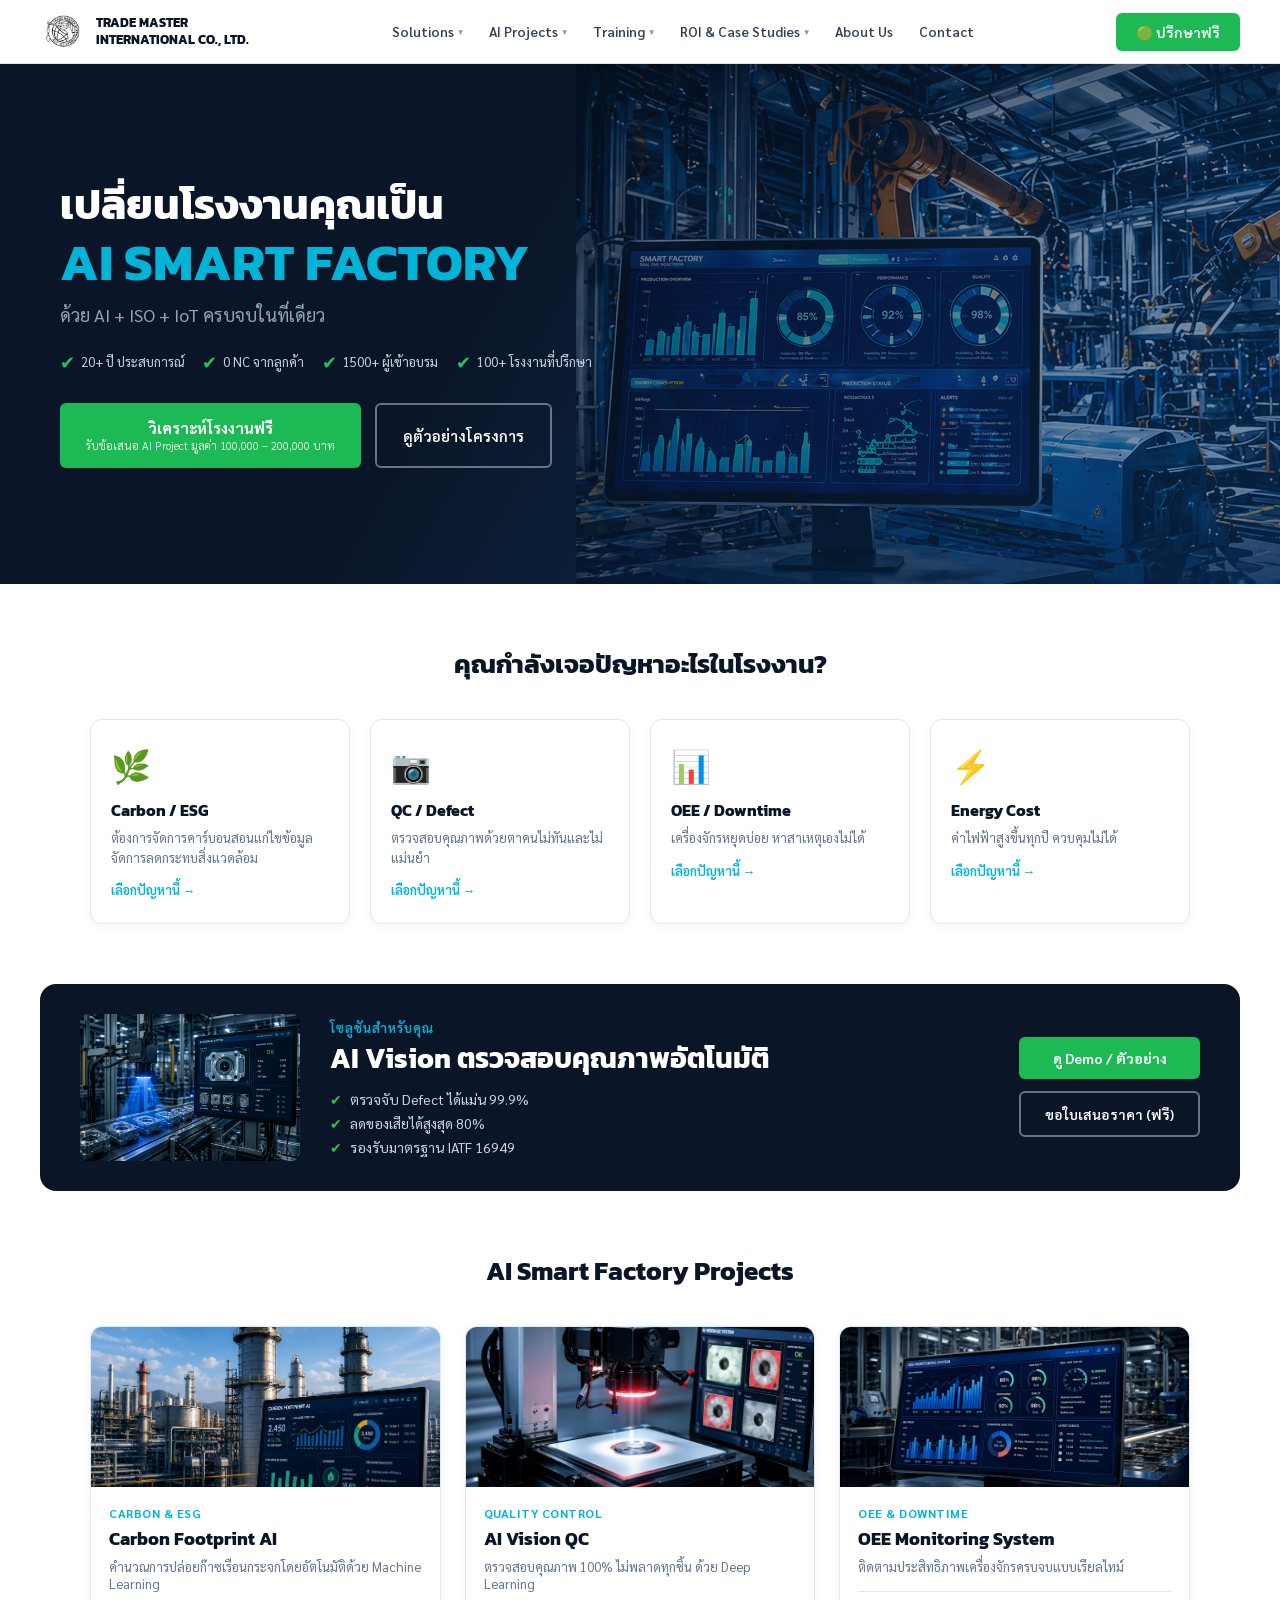
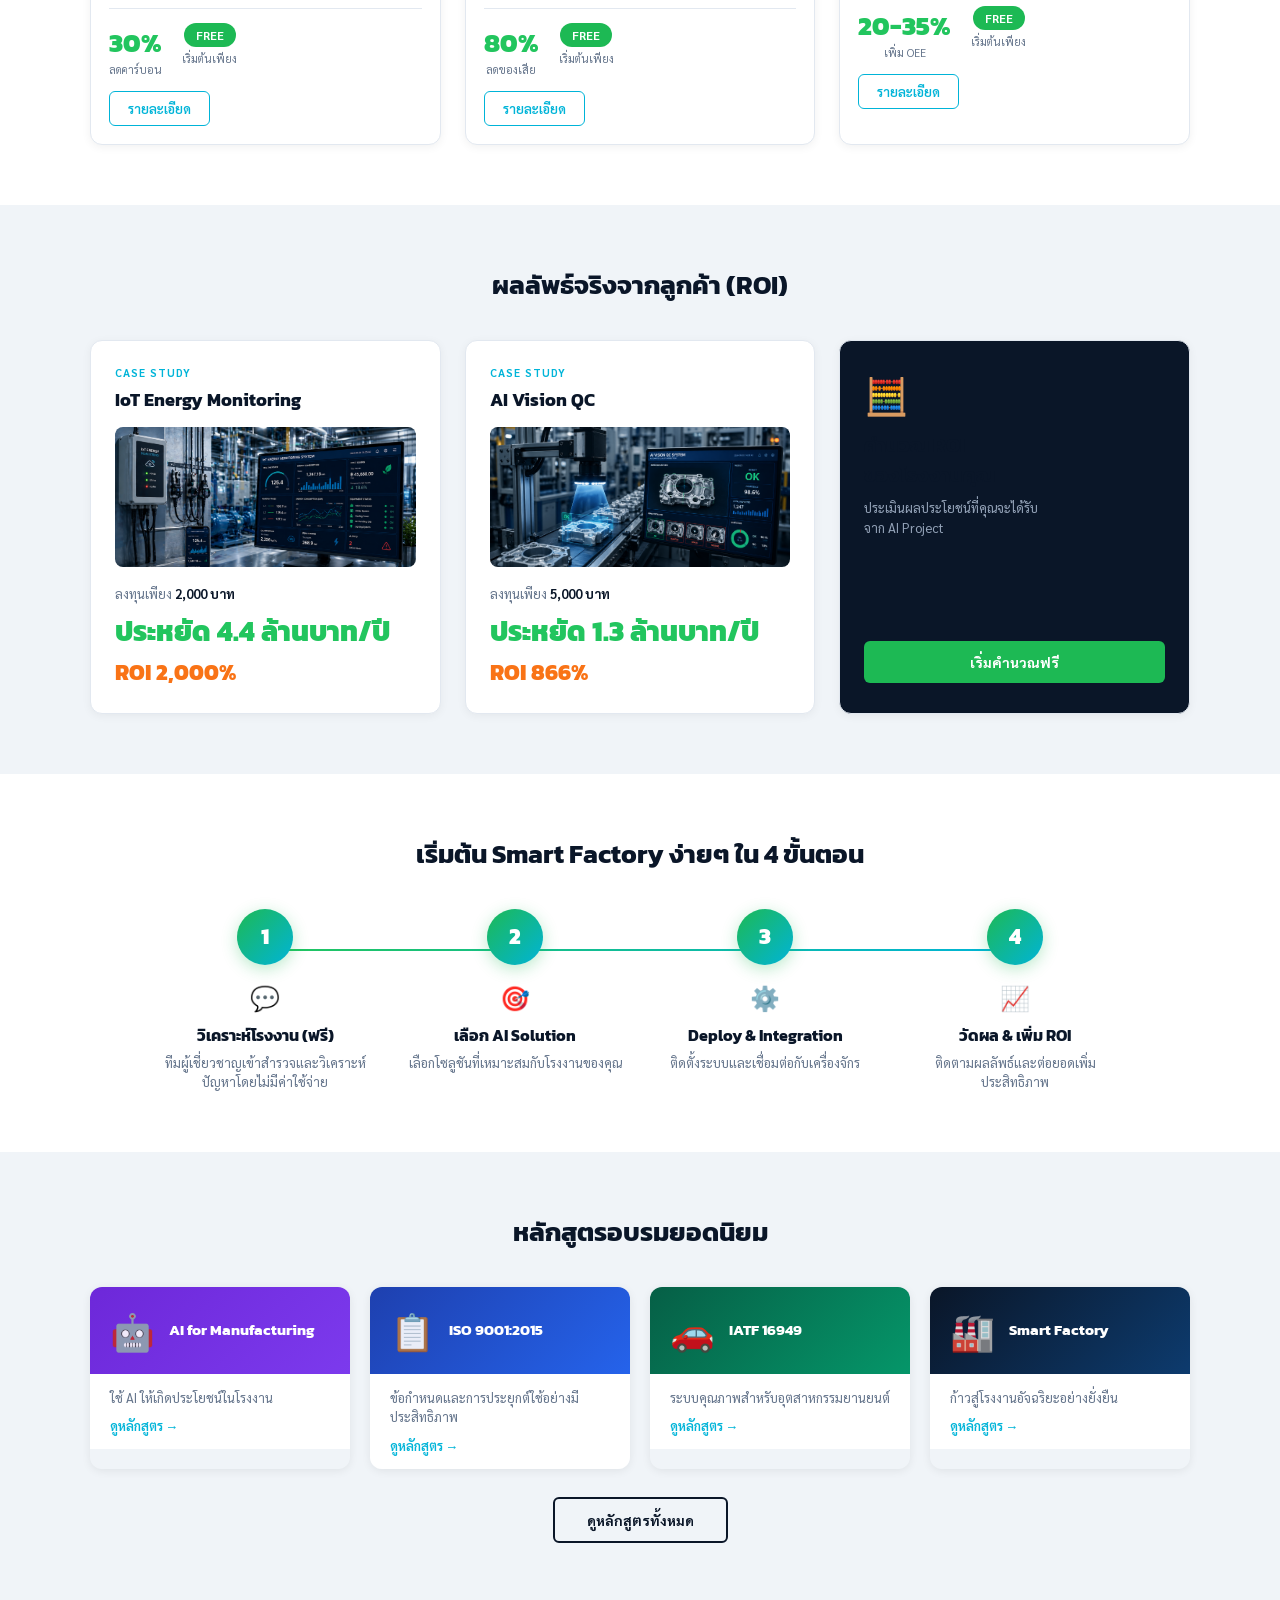
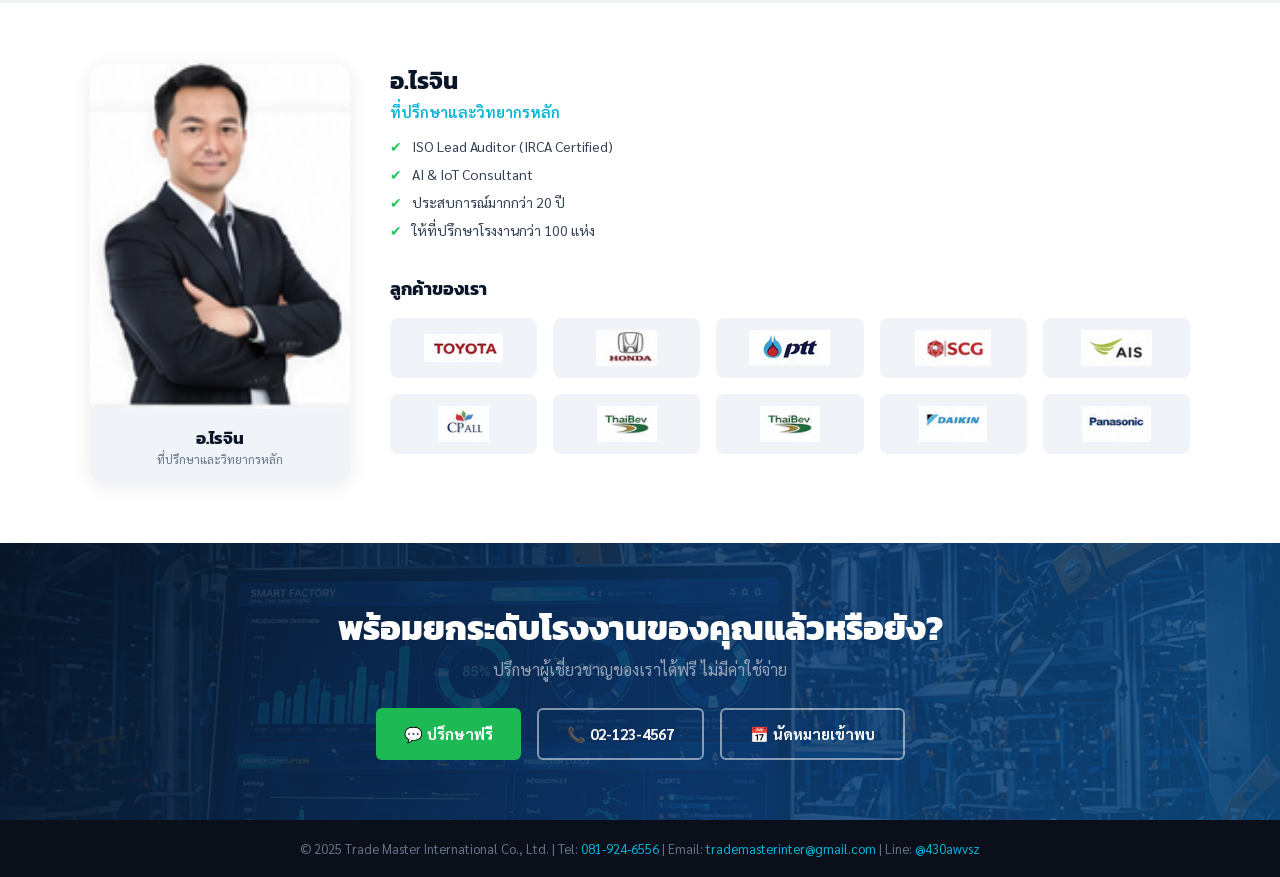
==== index.html @ ff2ce54b "Add files via upload" ====
<!DOCTYPE html>
<html lang="th">
<head>
  <meta charset="UTF-8" />
  <meta name="viewport" content="width=device-width, initial-scale=1.0" />
  <title>Trade Master International Co., Ltd. - AI Smart Factory</title>
  <link href="https://fonts.googleapis.com/css2?family=Sarabun:wght@300;400;500;600;700;800&family=Kanit:wght@400;500;600;700;800&display=swap" rel="stylesheet" />
  <style>
    *, *::before, *::after { box-sizing: border-box; margin: 0; padding: 0; }

    :root {
      --navy:   #0a1628;
      --blue:   #0d3b6e;
      --cyan:   #00b4d8;
      --green:  #1db954;
      --green2: #22c55e;
      --orange: #f97316;
      --yellow: #facc15;
      --white:  #ffffff;
      --light:  #f0f4f8;
      --gray:   #64748b;
      --card-bg:#f8fafc;
    }

    body {
      font-family: 'Sarabun', sans-serif;
      color: #1e293b;
      background: #fff;
      overflow-x: hidden;
    }

    
    
    
    
    
    
    
    
    
    

    /* ========== HERO ========== */
    .hero {
      background: var(--navy);
      min-height: 520px;
      display: grid;
      grid-template-columns: 1fr 1fr;
      position: relative;
      overflow: hidden;
    }
    .hero-bg {
      position: absolute; inset: 0;
      background: linear-gradient(120deg, #0a1628 40%, #0d3b6e 100%);
    }
    .hero-img-bg {
      position: absolute; right: 0; top: 0;
      width: 55%; height: 100%;
      object-fit: cover; opacity: .45;
    }
    .hero-content {
      position: relative; z-index: 2;
      padding: 60px 0 60px 60px;
      display: flex; flex-direction: column; justify-content: center;
      grid-column: 1;
    }
    .hero-content h1 {
      font-family: 'Kanit', sans-serif;
      font-size: 42px; font-weight: 700;
      color: #fff; line-height: 1.2;
    }
    .hero-content h1 span {
      color: var(--cyan);
      font-size: 52px; display: block;
    }
    .hero-sub {
      color: #94a3b8; font-size: 18px; margin-top: 10px; font-weight: 400;
    }
    .hero-badges {
      display: flex; flex-wrap: wrap; gap: 18px; margin-top: 24px;
    }
    .hero-badge {
      display: flex; align-items: center; gap: 6px;
      color: #cbd5e1; font-size: 13px;
    }
    .hero-badge .dot { color: var(--green2); font-size: 18px; }
    .hero-actions { display: flex; gap: 14px; margin-top: 30px; flex-wrap: wrap; }
    .btn-primary {
      background: var(--green); color: #fff;
      padding: 14px 26px; border-radius: 6px;
      font-size: 15px; font-weight: 700;
      font-family: 'Sarabun', sans-serif;
      border: none; cursor: pointer;
      transition: background .2s, transform .15s;
      line-height: 1.4;
    }
    .btn-primary:hover { background: #16a34a; transform: translateY(-2px); }
    .btn-primary small { display: block; font-size: 11px; font-weight: 400; opacity: .85; }
    .btn-outline {
      background: transparent; color: #fff;
      padding: 14px 26px; border-radius: 6px;
      font-size: 15px; font-weight: 600;
      font-family: 'Sarabun', sans-serif;
      border: 2px solid rgba(255,255,255,.4); cursor: pointer;
      transition: border-color .2s, background .2s;
    }
    .btn-outline:hover { border-color: #fff; background: rgba(255,255,255,.08); }

    /* ========== PROBLEMS SECTION ========== */
    .section { padding: 60px 40px; }
    .section-title {
      text-align: center;
      font-family: 'Kanit', sans-serif;
      font-size: 26px; font-weight: 700; color: var(--navy);
      margin-bottom: 36px;
    }
    .problems-grid {
      display: grid;
      grid-template-columns: repeat(4, 1fr);
      gap: 20px; max-width: 1100px; margin: 0 auto;
    }
    .problem-card {
      background: #fff; border-radius: 12px;
      border: 1px solid #e2e8f0;
      padding: 24px 20px;
      text-align: left;
      box-shadow: 0 2px 10px rgba(0,0,0,.05);
      transition: transform .2s, box-shadow .2s;
    }
    .problem-card:hover { transform: translateY(-4px); box-shadow: 0 8px 24px rgba(0,0,0,.1); }
    .problem-icon { font-size: 32px; margin-bottom: 12px; }
    .problem-card h3 { font-family:'Kanit',sans-serif; font-size: 16px; font-weight:700; color:var(--navy); }
    .problem-card p { font-size: 13px; color: var(--gray); margin-top: 6px; line-height: 1.5; }
    .problem-link { display: inline-block; margin-top: 14px; font-size: 13px; color: var(--cyan); font-weight: 600; text-decoration: none; }
    .problem-link:hover { text-decoration: underline; }
    .icon-green { color: var(--green); }
    .icon-red { color: #ef4444; }
    .icon-blue { color: var(--cyan); }
    .icon-orange { color: var(--orange); }

    /* ========== SOLUTION BANNER ========== */
    .solution-banner {
      background: var(--navy);
      margin: 0 40px;
      border-radius: 16px;
      display: grid; grid-template-columns: auto 1fr auto;
      align-items: center; gap: 30px;
      padding: 30px 40px;
      overflow: hidden;
    }
    .solution-banner img { width: 220px; border-radius: 8px; object-fit: cover; }
    .solution-text { color: #fff; }
    .solution-label {
      color: var(--cyan); font-size: 13px; font-weight: 600;
      text-transform: uppercase; letter-spacing: 1px; margin-bottom: 6px;
    }
    .solution-text h2 {
      font-family: 'Kanit', sans-serif; font-size: 28px; font-weight: 700;
      line-height: 1.2;
    }
    .solution-checks { margin-top: 14px; display: flex; flex-direction: column; gap: 6px; }
    .solution-check { display: flex; align-items: center; gap: 8px; font-size: 14px; color: #cbd5e1; }
    .solution-check::before { content: '✔'; color: var(--green2); font-size: 14px; }
    .solution-actions { display: flex; flex-direction: column; gap: 12px; }
    .btn-demo {
      background: var(--green); color: #fff;
      padding: 12px 24px; border-radius: 6px;
      font-size: 14px; font-weight: 700;
      font-family: 'Sarabun', sans-serif;
      border: none; cursor: pointer; white-space: nowrap;
    }
    .btn-demo:hover { background: #16a34a; }
    .btn-quote {
      background: transparent; color: #fff;
      padding: 12px 24px; border-radius: 6px;
      font-size: 14px; font-weight: 600;
      font-family: 'Sarabun', sans-serif;
      border: 2px solid rgba(255,255,255,.4); cursor: pointer; white-space: nowrap;
    }
    .btn-quote:hover { border-color: #fff; }

    /* ========== PROJECTS SECTION ========== */
    .projects-grid {
      display: grid; grid-template-columns: repeat(3, 1fr);
      gap: 24px; max-width: 1100px; margin: 0 auto;
    }
    .project-card {
      border-radius: 12px; overflow: hidden;
      border: 1px solid #e2e8f0;
      box-shadow: 0 2px 10px rgba(0,0,0,.06);
      transition: transform .2s, box-shadow .2s;
      background: #fff;
    }
    .project-card:hover { transform: translateY(-4px); box-shadow: 0 10px 28px rgba(0,0,0,.12); }
    .project-card img { width: 100%; height: 160px; object-fit: cover; display: block; }
    .project-body { padding: 18px; }
    .project-tag { font-size: 12px; color: var(--cyan); font-weight: 700; text-transform: uppercase; letter-spacing:.5px; }
    .project-body h3 { font-family:'Kanit',sans-serif; font-size:18px; font-weight:700; color:var(--navy); margin-top:4px; }
    .project-body p { font-size:13px; color:var(--gray); margin-top:6px; }
    .project-metrics {
      display: flex; gap: 20px; margin-top: 16px; padding-top: 14px;
      border-top: 1px solid #e2e8f0;
    }
    .metric { display: flex; flex-direction: column; align-items: center; }
    .metric-value { font-family:'Kanit',sans-serif; font-size: 26px; font-weight:800; color:var(--green2); }
    .metric-label { font-size: 11px; color: var(--gray); }
    .metric-badge {
      background: var(--green); color: #fff;
      font-size: 12px; font-weight: 700;
      padding: 4px 12px; border-radius: 20px;
      align-self: center;
    }
    .btn-detail {
      display: inline-block; margin-top: 14px;
      border: 1.5px solid var(--cyan); color: var(--cyan);
      padding: 8px 18px; border-radius: 6px;
      font-size: 13px; font-weight: 600;
      font-family: 'Sarabun', sans-serif;
      cursor: pointer; background: transparent;
      transition: background .2s, color .2s;
    }
    .btn-detail:hover { background: var(--cyan); color: #fff; }

    /* ========== ROI SECTION ========== */
    .roi-section { background: var(--light); }
    .roi-grid {
      display: grid; grid-template-columns: 1fr 1fr 1fr;
      gap: 24px; max-width: 1100px; margin: 0 auto;
    }
    .roi-card {
      background: #fff; border-radius: 12px;
      border: 1px solid #e2e8f0;
      padding: 24px;
      box-shadow: 0 2px 10px rgba(0,0,0,.05);
    }
    .roi-card-tag { font-size: 11px; color: var(--cyan); font-weight:700; letter-spacing:1px; text-transform:uppercase; }
    .roi-card h3 { font-family:'Kanit',sans-serif; font-size:18px; font-weight:700; color:var(--navy); margin-top:6px; }
    .roi-card img { width:100%; border-radius:8px; margin:14px 0; height:140px; object-fit:cover; }
    .roi-invest { font-size:13px; color:var(--gray); }
    .roi-invest strong { color: var(--navy); }
    .roi-number {
      font-family:'Kanit',sans-serif; font-size:28px; font-weight:800;
      color: var(--green2); margin-top: 8px;
    }
    .roi-calc-card {
      background: var(--navy); border-radius: 12px;
      padding: 30px 24px; color: #fff;
      display: flex; flex-direction: column; justify-content: space-between;
    }
    .roi-calc-icon { font-size: 36px; color: var(--cyan); margin-bottom: 12px; }
    .roi-calc-card h3 { font-family:'Kanit',sans-serif; font-size:20px; font-weight:700; }
    .roi-calc-card p { font-size:13px; color:#94a3b8; margin-top:8px; line-height:1.6; }
    .btn-calc {
      background: var(--green); color: #fff;
      padding: 12px 20px; border-radius: 6px;
      font-size: 14px; font-weight: 700;
      font-family: 'Sarabun', sans-serif;
      border: none; cursor: pointer; margin-top: 20px;
    }
    .btn-calc:hover { background: #16a34a; }

    /* ========== STEPS SECTION ========== */
    .steps-section { background: #fff; }
    .steps-grid {
      display: grid; grid-template-columns: repeat(4, 1fr);
      gap: 0; max-width: 1000px; margin: 0 auto;
      position: relative;
    }
    .steps-grid::before {
      content: '';
      position: absolute;
      top: 40px; left: 12.5%; right: 12.5%; height: 2px;
      background: linear-gradient(90deg, var(--green2), var(--cyan));
      z-index: 0;
    }
    .step-item { text-align: center; padding: 0 16px; position: relative; z-index: 1; }
    .step-num {
      width: 56px; height: 56px;
      background: linear-gradient(135deg, var(--green), var(--cyan));
      border-radius: 50%;
      display: flex; align-items: center; justify-content: center;
      margin: 0 auto 16px;
      font-family:'Kanit',sans-serif; font-size:22px; font-weight:800; color:#fff;
      box-shadow: 0 4px 16px rgba(29,185,84,.3);
    }
    .step-icon { font-size: 24px; margin-bottom: 10px; }
    .step-item h3 { font-family:'Kanit',sans-serif; font-size:16px; font-weight:700; color:var(--navy); }
    .step-item p { font-size:13px; color:var(--gray); margin-top:6px; line-height:1.5; }
    .step-arrow {
      position: absolute; right: -16px; top: 38px;
      font-size: 22px; color: var(--cyan); z-index: 2;
    }

    /* ========== COURSES SECTION ========== */
    .courses-section { background: var(--light); }
    .courses-grid {
      display: grid; grid-template-columns: repeat(4, 1fr);
      gap: 20px; max-width: 1100px; margin: 0 auto 28px;
    }
    .course-card {
      border-radius: 12px; overflow: hidden;
      box-shadow: 0 2px 10px rgba(0,0,0,.07);
      transition: transform .2s;
    }
    .course-card:hover { transform: translateY(-4px); }
    .course-card-header {
      padding: 20px;
      display: flex; align-items: center; gap: 14px;
    }
    .course-card-header.purple { background: linear-gradient(135deg, #6d28d9, #7c3aed); }
    .course-card-header.blue   { background: linear-gradient(135deg, #1e40af, #2563eb); }
    .course-card-header.green  { background: linear-gradient(135deg, #065f46, #059669); }
    .course-card-header.navy   { background: linear-gradient(135deg, #0a1628, #0d3b6e); }
    .course-icon { font-size: 36px; opacity: .9; }
    .course-card-header h3 { font-family:'Kanit',sans-serif; font-size:15px; font-weight:700; color:#fff; line-height:1.3; }
    .course-card-body { background:#fff; padding:14px 20px; }
    .course-card-body p { font-size:13px; color:var(--gray); line-height:1.5; }
    .course-link { display:inline-block; margin-top:10px; font-size:13px; color:var(--cyan); font-weight:600; cursor:pointer; }
    .btn-all-courses {
      display: block; width: fit-content; margin: 0 auto;
      background: transparent; color: var(--navy);
      border: 2px solid var(--navy); padding: 12px 32px;
      border-radius: 6px; font-size: 14px; font-weight: 700;
      font-family: 'Sarabun', sans-serif; cursor: pointer;
      transition: background .2s, color .2s;
    }
    .btn-all-courses:hover { background: var(--navy); color: #fff; }

    /* ========== INSTRUCTOR SECTION ========== */
    .instructor-section { background: #fff; }
    .instructor-wrapper {
      max-width: 1100px; margin: 0 auto;
      display: grid; grid-template-columns: 260px 1fr;
      gap: 40px; align-items: start;
    }
    .instructor-photo-card {
      background: var(--light); border-radius: 16px;
      overflow: hidden; text-align: center;
      box-shadow: 0 4px 20px rgba(0,0,0,.08);
    }
    .instructor-photo-card img { width: 100%; object-fit: cover; display: block; }
    .instructor-info { padding: 16px; }
    .instructor-info h3 { font-family:'Kanit',sans-serif; font-size:17px; font-weight:700; color:var(--navy); }
    .instructor-info p { font-size:12px; color:var(--gray); }
    .instructor-details h2 { font-family:'Kanit',sans-serif; font-size:24px; font-weight:700; color:var(--navy); }
    .instructor-details .role { color:var(--cyan); font-size:15px; font-weight:600; margin-top:4px; }
    .instructor-checks { margin-top: 16px; display:flex; flex-direction:column; gap:10px; }
    .instructor-check {
      display: flex; align-items: center; gap: 10px;
      font-size: 14px; color: #334155;
    }
    .instructor-check::before { content:'✔'; color:var(--green2); font-size:14px; flex-shrink:0; }
    .customers-title { font-family:'Kanit',sans-serif; font-size:18px; font-weight:700; color:var(--navy); margin-top:36px; }
    .customers-grid {
      display: grid; grid-template-columns: repeat(5, 1fr);
      gap: 16px; margin-top: 16px; align-items: center;
    }
    .customer-logo {
      background: var(--light); border-radius: 8px;
      padding: 12px; display:flex; align-items:center; justify-content:center;
      height: 60px; transition: transform .2s;
    }
    .customer-logo:hover { transform: scale(1.05); }
    .customer-logo img { max-height: 36px; max-width: 100px; object-fit: contain; }

    /* ========== CTA SECTION ========== */
    .cta-section {
      background: linear-gradient(120deg, var(--navy) 0%, #0d3b6e 60%, #0f4c81 100%);
      padding: 60px 40px;
      text-align: center;
      position: relative; overflow: hidden;
    }
    .cta-section::before {
      content: '';
      position: absolute; inset: 0;
      background: url('assets/images/hero/01.png') center/cover no-repeat;
      opacity: .12;
    }
    .cta-section h2 {
      font-family:'Kanit',sans-serif; font-size:34px; font-weight:800;
      color: #fff; position: relative; z-index:1;
    }
    .cta-section p { color: #94a3b8; font-size:16px; margin-top:6px; position:relative; z-index:1; }
    .cta-buttons {
      display: flex; justify-content: center; gap: 16px;
      margin-top: 28px; flex-wrap: wrap; position: relative; z-index:1;
    }
    .btn-cta-line {
      background: var(--green); color: #fff;
      padding: 14px 28px; border-radius: 6px;
      font-size: 15px; font-weight: 700;
      font-family: 'Sarabun', sans-serif;
      border: none; cursor: pointer;
      display: flex; align-items: center; gap: 8px;
    }
    .btn-cta-line:hover { background: #16a34a; }
    .btn-cta-phone {
      background: transparent; color: #fff;
      padding: 14px 28px; border-radius: 6px;
      font-size: 15px; font-weight: 700;
      font-family: 'Sarabun', sans-serif;
      border: 2px solid rgba(255,255,255,.5); cursor: pointer;
      display: flex; align-items: center; gap: 8px;
    }
    .btn-cta-phone:hover { border-color: #fff; background: rgba(255,255,255,.08); }
    .btn-cta-appt {
      background: transparent; color: #fff;
      padding: 14px 28px; border-radius: 6px;
      font-size: 15px; font-weight: 700;
      font-family: 'Sarabun', sans-serif;
      border: 2px solid rgba(255,255,255,.5); cursor: pointer;
    }
    .btn-cta-appt:hover { border-color: #fff; }

    /* ========== FOOTER ========== */
    footer {
      background: #0a0f1a;
      color: #64748b; font-size: 13px;
      padding: 20px 40px;
      text-align: center;
    }
    footer a { color: var(--cyan); text-decoration: none; }

    /* Utility */
    .text-center { text-align: center; }
    .mt-8 { margin-top: 8px; }
    .mt-16 { margin-top: 16px; }
    .section-bg-light { background: var(--light); }

    /* Fade in animation */
    @keyframes fadeUp {
      from { opacity:0; transform:translateY(24px); }
      to   { opacity:1; transform:translateY(0); }
    }
    .fade-up { animation: fadeUp .6s ease forwards; }

    /* Responsive */
    @media (max-width: 900px) {
      .hero { grid-template-columns: 1fr; }
      .problems-grid, .courses-grid, .steps-grid { grid-template-columns: repeat(2,1fr); }
      .projects-grid, .roi-grid { grid-template-columns: 1fr; }
      .instructor-wrapper { grid-template-columns: 1fr; }
      .customers-grid { grid-template-columns: repeat(3,1fr); }
      .solution-banner { grid-template-columns: 1fr; }
      
    }
  
    /* ===== DROPDOWN NAVBAR ===== */
    nav {
      position: sticky; top: 0; z-index: 9999;
      background: #fff;
      border-bottom: 1px solid #e2e8f0;
      padding: 0 40px;
      display: flex; align-items: center; justify-content: space-between;
      height: 64px;
      box-shadow: 0 2px 8px rgba(0,0,0,.06);
    }
    .nav-logo { display:flex; align-items:center; gap:10px; text-decoration:none; cursor:pointer; }
    .nav-logo img { height:42px; object-fit:contain; }
    .nav-logo-text { font-family:'Kanit',sans-serif; font-weight:700; font-size:13px; color:var(--navy); line-height:1.3; }

    .nav-links { display:flex; gap:2px; align-items:center; list-style:none; margin:0; padding:0; }
    .nav-item { position:relative; }

    /* top-level trigger */
    .nav-item > a {
      display:flex; align-items:center; gap:4px;
      font-size:13.5px; font-weight:600; color:#334155;
      text-decoration:none; white-space:nowrap;
      padding:22px 12px; /* tall padding keeps hover zone continuous with dropdown */
      border-radius:6px; cursor:pointer;
      transition:color .18s;
    }
    .nav-item > a:hover,
    .nav-item:hover > a { color:#0d9488; }
    .nav-item > a.active { color:#0d9488; }

    .nav-caret { font-size:8px; opacity:.55; transition:transform .25s; line-height:1; display:inline-block; }
    .nav-item:hover > a .nav-caret { transform:rotate(180deg); }

    /* ---- DROPDOWN ---- */
    .dropdown {
      visibility:hidden; opacity:0; pointer-events:none;
      position:absolute;
      top:100%;        /* flush — no gap */
      left:0;
      min-width:268px;
      background:#fff;
      border-radius:0 0 10px 10px;
      border:1px solid #e2e8f0; border-top:none;
      padding:6px 0 8px;
      box-shadow:0 12px 36px rgba(0,0,0,.12);
      /* NO transition delay on visibility so it stays open while mouse travels */
      transition:opacity .18s ease, transform .18s ease;
      transform:translateY(0);
      z-index:9999;
    }
    /* invisible top bridge — fills any sub-pixel gap */
    .dropdown::before {
      content:'';
      position:absolute;
      top:-8px; left:0; right:0; height:8px;
    }
    .nav-item:hover > .dropdown {
      visibility:visible; opacity:1; pointer-events:auto;
    }

    .dropdown li { list-style:none; }
    .dropdown a {
      display:block; padding:9px 20px;
      font-size:13.5px; font-weight:500; color:#334155;
      text-decoration:none; white-space:nowrap;
      transition:background .13s, color .13s;
    }
    .dropdown a:hover { background:#f0fdf4; color:#0d9488; }

    .dd-group-label {
      padding:10px 20px 3px;
      font-size:10.5px; font-weight:800;
      letter-spacing:1.2px; text-transform:uppercase; color:#94a3b8;
    }
    .dd-divider { height:1px; margin:5px 12px; background:#e2e8f0; }

    /* ---- NESTED SUB-DROPDOWN ---- */
    .has-sub { position:relative; }
    .has-sub > a { display:flex; justify-content:space-between; align-items:center; }
    .has-sub > a::after { content:'›'; font-size:16px; opacity:.45; margin-left:8px; flex-shrink:0; }

    .sub-dropdown {
      visibility:hidden; opacity:0; pointer-events:none;
      position:absolute;
      top:0; left:100%;
      min-width:230px;
      background:#fff;
      border-radius:10px;
      border:1px solid #e2e8f0;
      padding:6px 0 8px;
      box-shadow:0 12px 36px rgba(0,0,0,.12);
      transition:opacity .18s ease;
      z-index:9999;
    }
    /* invisible left bridge */
    .sub-dropdown::before {
      content:'';
      position:absolute;
      top:0; left:-10px; width:10px; height:100%;
    }
    .has-sub:hover > .sub-dropdown {
      visibility:visible; opacity:1; pointer-events:auto;
    }
    .sub-dropdown li { list-style:none; }
    .sub-dropdown a { padding:8px 18px; font-size:13px; color:#334155; display:block; text-decoration:none; white-space:nowrap; }
    .sub-dropdown a:hover { background:#f0fdf4; color:#0d9488; }

    .star-badge {
      display:inline-block; background:#f59e0b; color:#fff;
      font-size:10px; font-weight:700; padding:1px 5px;
      border-radius:3px; margin-left:5px; vertical-align:middle;
    }

    .btn-consult {
      background:var(--green); color:#fff;
      border:none; padding:10px 20px; border-radius:6px;
      font-size:14px; font-weight:600; font-family:'Sarabun',sans-serif;
      cursor:pointer; white-space:nowrap;
      display:flex; align-items:center; gap:6px;
      transition:background .2s, transform .15s; flex-shrink:0;
    }
    .btn-consult:hover { background:#16a34a; transform:translateY(-1px); }

    @media (max-width:1100px) {
      .nav-links { display:none; }
      nav { padding:0 20px; }
    }

  </style>
</head>
<body>

<!-- ====== NAVBAR ====== -->
<nav>
  <a class="nav-logo" href="index.html" title="กลับหน้าหลัก">
    <img src="assets/images/hero/00.png" alt="TMIC Logo" onerror="this.style.display='none'" />
    <div class="nav-logo-text">TRADE MASTER<br>INTERNATIONAL CO., LTD.</div>
  </a>
  <ul class="nav-links">

    <!-- Solutions -->
    <li class="nav-item">
      <a href="#"><span>Solutions</span><span class="nav-caret">▼</span></a>
      <ul class="dropdown">
        <li><a href="#">ISO &amp; IATF Consulting</a></li>
        <li><a href="#">AI Smart Factory Solutions</a></li>
        <li><a href="#">Industrial IoT (IIoT)</a></li>
        <li><a href="#">Machine Vision &amp; Automation</a></li>
        <li><a href="#">Digital Transformation (ISO 9001:2026)</a></li>
        <li><a href="#">Carbon Footprint &amp; ESG</a></li>
        <li><a href="#">Energy Management (ISO 50001)</a></li>
        <li><a href="#">Custom AI Solutions (Tailor-made)</a></li>
      </ul>
    </li>

    <!-- AI Projects -->
    <li class="nav-item">
      <a href="#"><span>AI Projects</span><span class="nav-caret">▼</span></a>
      <ul class="dropdown">
        <li><a href="#">Carbon Footprint IoT Platform</a></li>
        <li><a href="#">AI Vision QC (Inspection System)</a></li>
        <li><a href="#">OEE Monitoring Dashboard</a></li>
        <li><a href="#">Energy Monitoring System</a></li>
        <li><a href="#">Predictive Maintenance (AI/ML)</a></li>
        <li><a href="#">Smart Factory Dashboard (Real-time)</a></li>
        <li><a href="#">AIoT Edge Applications</a></li>
        <div class="dd-divider"></div>
        <li><a href="#">Free Pilot Project Program <span class="star-badge">⭐</span></a></li>
      </ul>
    </li>

    <!-- Training -->
    <li class="nav-item">
      <a href="#"><span>Training</span><span class="nav-caret">▼</span></a>
      <ul class="dropdown" style="min-width:210px;">
        <li class="has-sub">
          <a href="#">Public Training</a>
          <ul class="sub-dropdown">
            <li><a href="#">AI + ISO Courses</a></li>
            <li><a href="#">IATF 16949 Courses</a></li>
            <li><a href="#">Lean Six Sigma</a></li>
            <li><a href="#">Smart Factory / IoT</a></li>
            <li><a href="#">Upcoming Schedule</a></li>
          </ul>
        </li>
        <li class="has-sub">
          <a href="#">In-house Training</a>
          <ul class="sub-dropdown">
            <li><a href="#">Customized Program</a></li>
            <li><a href="#">Workshop &amp; Hands-on Lab</a></li>
            <li><a href="#">Certification Program</a></li>
          </ul>
        </li>
        <div class="dd-divider"></div>
        <div class="dd-group-label">Promotion</div>
        <li><a href="#">Special Package</a></li>
        <li><a href="#">Corporate Deal</a></li>
        <li><a href="#">Bundle Training + AI Project</a></li>
      </ul>
    </li>

    <!-- ROI & Case Studies -->
    <li class="nav-item">
      <a href="#"><span>ROI &amp; Case Studies</span><span class="nav-caret">▼</span></a>
      <ul class="dropdown">
        <li><a href="#">AI Project ROI</a></li>
        <li><a href="#">Cost Reduction Case</a></li>
        <li><a href="#">Productivity Improvement (OEE)</a></li>
        <li><a href="#">Quality Improvement (Defect Reduction)</a></li>
        <li><a href="#">Energy Saving Case</a></li>
        <li><a href="#">ESG / Carbon Case</a></li>
        <li><a href="#">Before &amp; After Transformation</a></li>
        <li><a href="#">Industry Showcase (Automotive / Electronics)</a></li>
      </ul>
    </li>

    <!-- About Us -->
    <li class="nav-item">
      <a href="about.html">About Us</a>
    </li>

    <!-- Contact -->
    <li class="nav-item">
      <a href="contact.html">Contact</a>
    </li>

  </ul>
  <button class="btn-consult">🟢 ปรึกษาฟรี</button>
</nav>

<!-- ====== HERO ====== -->
<section class="hero">
  <div class="hero-bg"></div>
  <img class="hero-img-bg" src="assets/images/hero/01.png" alt="Smart Factory" onerror="this.style.opacity='.1'" />
  <div class="hero-content fade-up">
    <h1>
      เปลี่ยนโรงงานคุณเป็น
      <span>AI SMART FACTORY</span>
    </h1>
    <p class="hero-sub">ด้วย AI + ISO + IoT ครบจบในที่เดียว</p>
    <div class="hero-badges">
      <span class="hero-badge"><span class="dot">✔</span> 20+ ปี ประสบการณ์</span>
      <span class="hero-badge"><span class="dot">✔</span> 0 NC จากลูกค้า</span>
      <span class="hero-badge"><span class="dot">✔</span> 1500+ ผู้เข้าอบรม</span>
      <span class="hero-badge"><span class="dot">✔</span> 100+ โรงงานที่ปรึกษา</span>
    </div>
    <div class="hero-actions">
      <button class="btn-primary">
        วิเคราะห์โรงงานฟรี
        <small>รับข้อเสนอ AI Project มูลค่า 100,000 – 200,000 บาท</small>
      </button>
      <button class="btn-outline">ดูตัวอย่างโครงการ</button>
    </div>
  </div>
</section>

<!-- ====== PROBLEMS ====== -->
<section class="section">
  <h2 class="section-title">คุณกำลังเจอปัญหาอะไรในโรงงาน?</h2>
  <div class="problems-grid">
    <div class="problem-card">
      <div class="problem-icon icon-green">🌿</div>
      <h3>Carbon / ESG</h3>
      <p>ต้องการจัดการคาร์บอนสอนแก่ไขข้อมูลจัดการลดกระทบสิ่งแวดล้อม</p>
      <a class="problem-link" href="#">เลือกปัญหานี้ →</a>
    </div>
    <div class="problem-card">
      <div class="problem-icon icon-red">📷</div>
      <h3>QC / Defect</h3>
      <p>ตรวจสอบคุณภาพด้วยตาคนไม่ทันและไม่แม่นยำ</p>
      <a class="problem-link" href="#">เลือกปัญหานี้ →</a>
    </div>
    <div class="problem-card">
      <div class="problem-icon icon-blue">📊</div>
      <h3>OEE / Downtime</h3>
      <p>เครื่องจักรหยุดบ่อย หาสาเหตุเองไม่ได้</p>
      <a class="problem-link" href="#">เลือกปัญหานี้ →</a>
    </div>
    <div class="problem-card">
      <div class="problem-icon icon-orange">⚡</div>
      <h3>Energy Cost</h3>
      <p>ค่าไฟฟ้าสูงขึ้นทุกปี ควบคุมไม่ได้</p>
      <a class="problem-link" href="#">เลือกปัญหานี้ →</a>
    </div>
  </div>
</section>

<!-- ====== SOLUTION BANNER ====== -->
<div class="solution-banner">
  <img src="assets/images/hero/06.png" alt="AI Vision QC" onerror="this.style.background='#1e3a5f'" />
  <div class="solution-text">
    <div class="solution-label">โซลูชันสำหรับคุณ</div>
    <h2>AI Vision ตรวจสอบคุณภาพอัตโนมัติ</h2>
    <div class="solution-checks">
      <span class="solution-check">ตรวจจับ Defect ได้แม่น 99.9%</span>
      <span class="solution-check">ลดของเสียได้สูงสุด 80%</span>
      <span class="solution-check">รองรับมาตรฐาน IATF 16949</span>
    </div>
  </div>
  <div class="solution-actions">
    <button class="btn-demo">ดู Demo / ตัวอย่าง</button>
    <button class="btn-quote">ขอใบเสนอราคา (ฟรี)</button>
  </div>
</div>

<!-- ====== PROJECTS ====== -->
<section class="section">
  <h2 class="section-title">AI Smart Factory Projects</h2>
  <div class="projects-grid">
    <!-- Card 1 -->
    <div class="project-card">
      <img src="assets/images/hero/07.png" alt="Carbon Footprint AI" onerror="this.style.background='#e2e8f0'" />
      <div class="project-body">
        <div class="project-tag">Carbon &amp; ESG</div>
        <h3>Carbon Footprint AI</h3>
        <p>คำนวณการปล่อยก๊าซเรือนกระจกโดยอัตโนมัติด้วย Machine Learning</p>
        <div class="project-metrics">
          <div class="metric">
            <span class="metric-value">30%</span>
            <span class="metric-label">ลดคาร์บอน</span>
          </div>
          <div class="metric">
            <span class="metric-badge">FREE</span>
            <span class="metric-label" style="margin-top:4px">เริ่มต้นเพียง</span>
          </div>
        </div>
        <button class="btn-detail">รายละเอียด</button>
      </div>
    </div>
    <!-- Card 2 -->
    <div class="project-card">
      <img src="assets/images/hero/08.png" alt="AI Vision QC" onerror="this.style.background='#e2e8f0'" />
      <div class="project-body">
        <div class="project-tag">Quality Control</div>
        <h3>AI Vision QC</h3>
        <p>ตรวจสอบคุณภาพ 100% ไม่พลาดทุกชิ้น ด้วย Deep Learning</p>
        <div class="project-metrics">
          <div class="metric">
            <span class="metric-value">80%</span>
            <span class="metric-label">ลดของเสีย</span>
          </div>
          <div class="metric">
            <span class="metric-badge">FREE</span>
            <span class="metric-label" style="margin-top:4px">เริ่มต้นเพียง</span>
          </div>
        </div>
        <button class="btn-detail">รายละเอียด</button>
      </div>
    </div>
    <!-- Card 3 -->
    <div class="project-card">
      <img src="assets/images/hero/09.png" alt="OEE Monitoring" onerror="this.style.background='#e2e8f0'" />
      <div class="project-body">
        <div class="project-tag">OEE &amp; Downtime</div>
        <h3>OEE Monitoring System</h3>
        <p>ติดตามประสิทธิภาพเครื่องจักรครบจบแบบเรียลไทม์</p>
        <div class="project-metrics">
          <div class="metric">
            <span class="metric-value">20-35%</span>
            <span class="metric-label">เพิ่ม OEE</span>
          </div>
          <div class="metric">
            <span class="metric-badge">FREE</span>
            <span class="metric-label" style="margin-top:4px">เริ่มต้นเพียง</span>
          </div>
        </div>
        <button class="btn-detail">รายละเอียด</button>
      </div>
    </div>
  </div>
</section>

<!-- ====== ROI SECTION ====== -->
<section class="section section-bg-light roi-section">
  <h2 class="section-title">ผลลัพธ์จริงจากลูกค้า (ROI)</h2>
  <div class="roi-grid">
    <!-- Case 1 -->
    <div class="roi-card">
      <div class="roi-card-tag">CASE STUDY</div>
      <h3>IoT Energy Monitoring</h3>
      <img src="assets/images/hero/21.png" alt="IoT Energy" onerror="this.style.background='#e2e8f0'" />
      <p class="roi-invest">ลงทุนเพียง <strong>2,000 บาท</strong></p>
      <div class="roi-number">ประหยัด 4.4 ล้านบาท/ปี</div>
      <div style="font-family:'Kanit',sans-serif;font-size:22px;font-weight:800;color:#f97316;margin-top:4px;">ROI 2,000%</div>
    </div>
    <!-- Case 2 -->
    <div class="roi-card">
      <div class="roi-card-tag">CASE STUDY</div>
      <h3>AI Vision QC</h3>
      <img src="assets/images/hero/22.png" alt="AI Vision" onerror="this.style.background='#e2e8f0'" />
      <p class="roi-invest">ลงทุนเพียง <strong>5,000 บาท</strong></p>
      <div class="roi-number">ประหยัด 1.3 ล้านบาท/ปี</div>
      <div style="font-family:'Kanit',sans-serif;font-size:22px;font-weight:800;color:#f97316;margin-top:4px;">ROI 866%</div>
    </div>
    <!-- ROI Calculator -->
    <div class="roi-card roi-calc-card">
      <div>
        <div class="roi-calc-icon">🧮</div>
        <h3>คำนวณ ROI<br>ของโรงงานคุณ</h3>
        <p>ประเมินผลประโยชน์ที่คุณจะได้รับ<br>จาก AI Project</p>
      </div>
      <button class="btn-calc">เริ่มคำนวณฟรี</button>
    </div>
  </div>
</section>

<!-- ====== STEPS SECTION ====== -->
<section class="section steps-section">
  <h2 class="section-title">เริ่มต้น Smart Factory ง่ายๆ ใน 4 ขั้นตอน</h2>
  <div class="steps-grid">
    <div class="step-item">
      <div class="step-num">1</div>
      <div class="step-icon">💬</div>
      <h3>วิเคราะห์โรงงาน (ฟรี)</h3>
      <p>ทีมผู้เชี่ยวชาญเข้าสำรวจและวิเคราะห์ปัญหาโดยไม่มีค่าใช้จ่าย</p>
    </div>
    <div class="step-item">
      <div class="step-num">2</div>
      <div class="step-icon">🎯</div>
      <h3>เลือก AI Solution</h3>
      <p>เลือกโซลูชันที่เหมาะสมกับโรงงานของคุณ</p>
    </div>
    <div class="step-item">
      <div class="step-num">3</div>
      <div class="step-icon">⚙️</div>
      <h3>Deploy &amp; Integration</h3>
      <p>ติดตั้งระบบและเชื่อมต่อกับเครื่องจักร</p>
    </div>
    <div class="step-item">
      <div class="step-num">4</div>
      <div class="step-icon">📈</div>
      <h3>วัดผล &amp; เพิ่ม ROI</h3>
      <p>ติดตามผลลัพธ์และต่อยอดเพิ่มประสิทธิภาพ</p>
    </div>
  </div>
</section>

<!-- ====== COURSES SECTION ====== -->
<section class="section courses-section">
  <h2 class="section-title">หลักสูตรอบรมยอดนิยม</h2>
  <div class="courses-grid">
    <div class="course-card">
      <div class="course-card-header purple">
        <div class="course-icon">🤖</div>
        <h3>AI for Manufacturing</h3>
      </div>
      <div class="course-card-body">
        <p>ใช้ AI ให้เกิดประโยชน์ในโรงงาน</p>
        <span class="course-link">ดูหลักสูตร →</span>
      </div>
    </div>
    <div class="course-card">
      <div class="course-card-header blue">
        <div class="course-icon">📋</div>
        <h3>ISO 9001:2015</h3>
      </div>
      <div class="course-card-body">
        <p>ข้อกำหนดและการประยุกต์ใช้อย่างมีประสิทธิภาพ</p>
        <span class="course-link">ดูหลักสูตร →</span>
      </div>
    </div>
    <div class="course-card">
      <div class="course-card-header green">
        <div class="course-icon">🚗</div>
        <h3>IATF 16949</h3>
      </div>
      <div class="course-card-body">
        <p>ระบบคุณภาพสำหรับอุตสาหกรรมยานยนต์</p>
        <span class="course-link">ดูหลักสูตร →</span>
      </div>
    </div>
    <div class="course-card">
      <div class="course-card-header navy">
        <div class="course-icon">🏭</div>
        <h3>Smart Factory</h3>
      </div>
      <div class="course-card-body">
        <p>ก้าวสู่โรงงานอัจฉริยะอย่างยั่งยืน</p>
        <span class="course-link">ดูหลักสูตร →</span>
      </div>
    </div>
  </div>
  <button class="btn-all-courses">ดูหลักสูตรทั้งหมด</button>
</section>

<!-- ====== INSTRUCTOR + CUSTOMERS ====== -->
<section class="section instructor-section">
  <div class="instructor-wrapper">
    <div class="instructor-photo-card">
      <img src="assets/images/hero/Ryan.png" alt="อ.ไรจิน" onerror="this.style.minHeight='280px';this.style.background='#e2e8f0'" />
      <div class="instructor-info">
        <h3>อ.ไรจิน</h3>
        <p>ที่ปรึกษาและวิทยากรหลัก</p>
      </div>
    </div>
    <div class="instructor-details">
      <h2>อ.ไรจิน</h2>
      <div class="role">ที่ปรึกษาและวิทยากรหลัก</div>
      <div class="instructor-checks">
        <span class="instructor-check">ISO Lead Auditor (IRCA Certified)</span>
        <span class="instructor-check">AI &amp; IoT Consultant</span>
        <span class="instructor-check">ประสบการณ์มากกว่า 20 ปี</span>
        <span class="instructor-check">ให้ที่ปรึกษาโรงงานกว่า 100 แห่ง</span>
      </div>
      <div class="customers-title">ลูกค้าของเรา</div>
      <div class="customers-grid">
        <div class="customer-logo"><img src="assets/images/hero/cus_a.png" alt="Toyota" onerror="this.parentNode.innerHTML='<span style=font-weight:700;color:#0a1628>TOYOTA</span>'" /></div>
        <div class="customer-logo"><img src="assets/images/hero/cus_b.png" alt="Honda" onerror="this.parentNode.innerHTML='<span style=font-weight:700;color:#0a1628>HONDA</span>'" /></div>
        <div class="customer-logo"><img src="assets/images/hero/cus_c.png" alt="PTT" onerror="this.parentNode.innerHTML='<span style=font-weight:700;color:#0a1628>PTT</span>'" /></div>
        <div class="customer-logo"><img src="assets/images/hero/cus_d.png" alt="SCG" onerror="this.parentNode.innerHTML='<span style=font-weight:700;color:#0a1628>SCG</span>'" /></div>
        <div class="customer-logo"><img src="assets/images/hero/cus_e.png" alt="AIS" onerror="this.parentNode.innerHTML='<span style=font-weight:700;color:#0a1628>AIS</span>'" /></div>
        <div class="customer-logo"><img src="assets/images/hero/cus_f.png" alt="CPALL" onerror="this.parentNode.innerHTML='<span style=font-weight:700;color:#0a1628>CPALL</span>'" /></div>
        <div class="customer-logo"><img src="assets/images/hero/cus_g.png" alt="ThaiBev" onerror="this.parentNode.innerHTML='<span style=font-weight:700;color:#0a1628>ThaiBev</span>'" /></div>
        <div class="customer-logo"><img src="assets/images/hero/cus_h.png" alt="Minebea" onerror="this.parentNode.innerHTML='<span style=font-weight:700;color:#0a1628>Minebea</span>'" /></div>
        <div class="customer-logo"><img src="assets/images/hero/cus_i.png" alt="Daikin" onerror="this.parentNode.innerHTML='<span style=font-weight:700;color:#0a1628>DAIKIN</span>'" /></div>
        <div class="customer-logo"><img src="assets/images/hero/cus_j.png" alt="Panasonic" onerror="this.parentNode.innerHTML='<span style=font-weight:700;color:#0a1628>Panasonic</span>'" /></div>
      </div>
    </div>
  </div>
</section>

<!-- ====== CTA SECTION ====== -->
<section class="cta-section">
  <h2>พร้อมยกระดับโรงงานของคุณแล้วหรือยัง?</h2>
  <p>ปรึกษาผู้เชี่ยวชาญของเราได้ฟรี ไม่มีค่าใช้จ่าย</p>
  <div class="cta-buttons">
    <button class="btn-cta-line">💬 ปรึกษาฟรี</button>
    <button class="btn-cta-phone">📞 02-123-4567</button>
    <button class="btn-cta-appt">📅 นัดหมายเข้าพบ</button>
  </div>
</section>

<!-- ====== FOOTER ====== -->
<footer>
  <p>© 2025 Trade Master International Co., Ltd. | 
    Tel: <a href="tel:0819246556">081-924-6556</a> | 
    Email: <a href="mailto:trademasterinter@gmail.com">trademasterinter@gmail.com</a> | 
    Line: <a href="#">@430awvsz</a>
  </p>
</footer>

<script>
  // Smooth scroll for all anchor links
  document.querySelectorAll('a[href="#"]').forEach(a => {
    a.addEventListener('click', e => e.preventDefault());
  });

  // Intersection Observer for fade-up animation
  const observer = new IntersectionObserver((entries) => {
    entries.forEach(entry => {
      if (entry.isIntersecting) {
        entry.target.style.opacity = '1';
        entry.target.style.transform = 'translateY(0)';
      }
    });
  }, { threshold: 0.12 });

  document.querySelectorAll('.problem-card, .project-card, .roi-card, .step-item, .course-card, .customer-logo').forEach(el => {
    el.style.opacity = '0';
    el.style.transform = 'translateY(20px)';
    el.style.transition = 'opacity .5s ease, transform .5s ease';
    observer.observe(el);
  });

  // Stagger animation for grids
  document.querySelectorAll('.problems-grid > *, .projects-grid > *, .courses-grid > *').forEach((el, i) => {
    el.style.transitionDelay = `${i * 0.08}s`;
  });
</script>
</body>
</html>
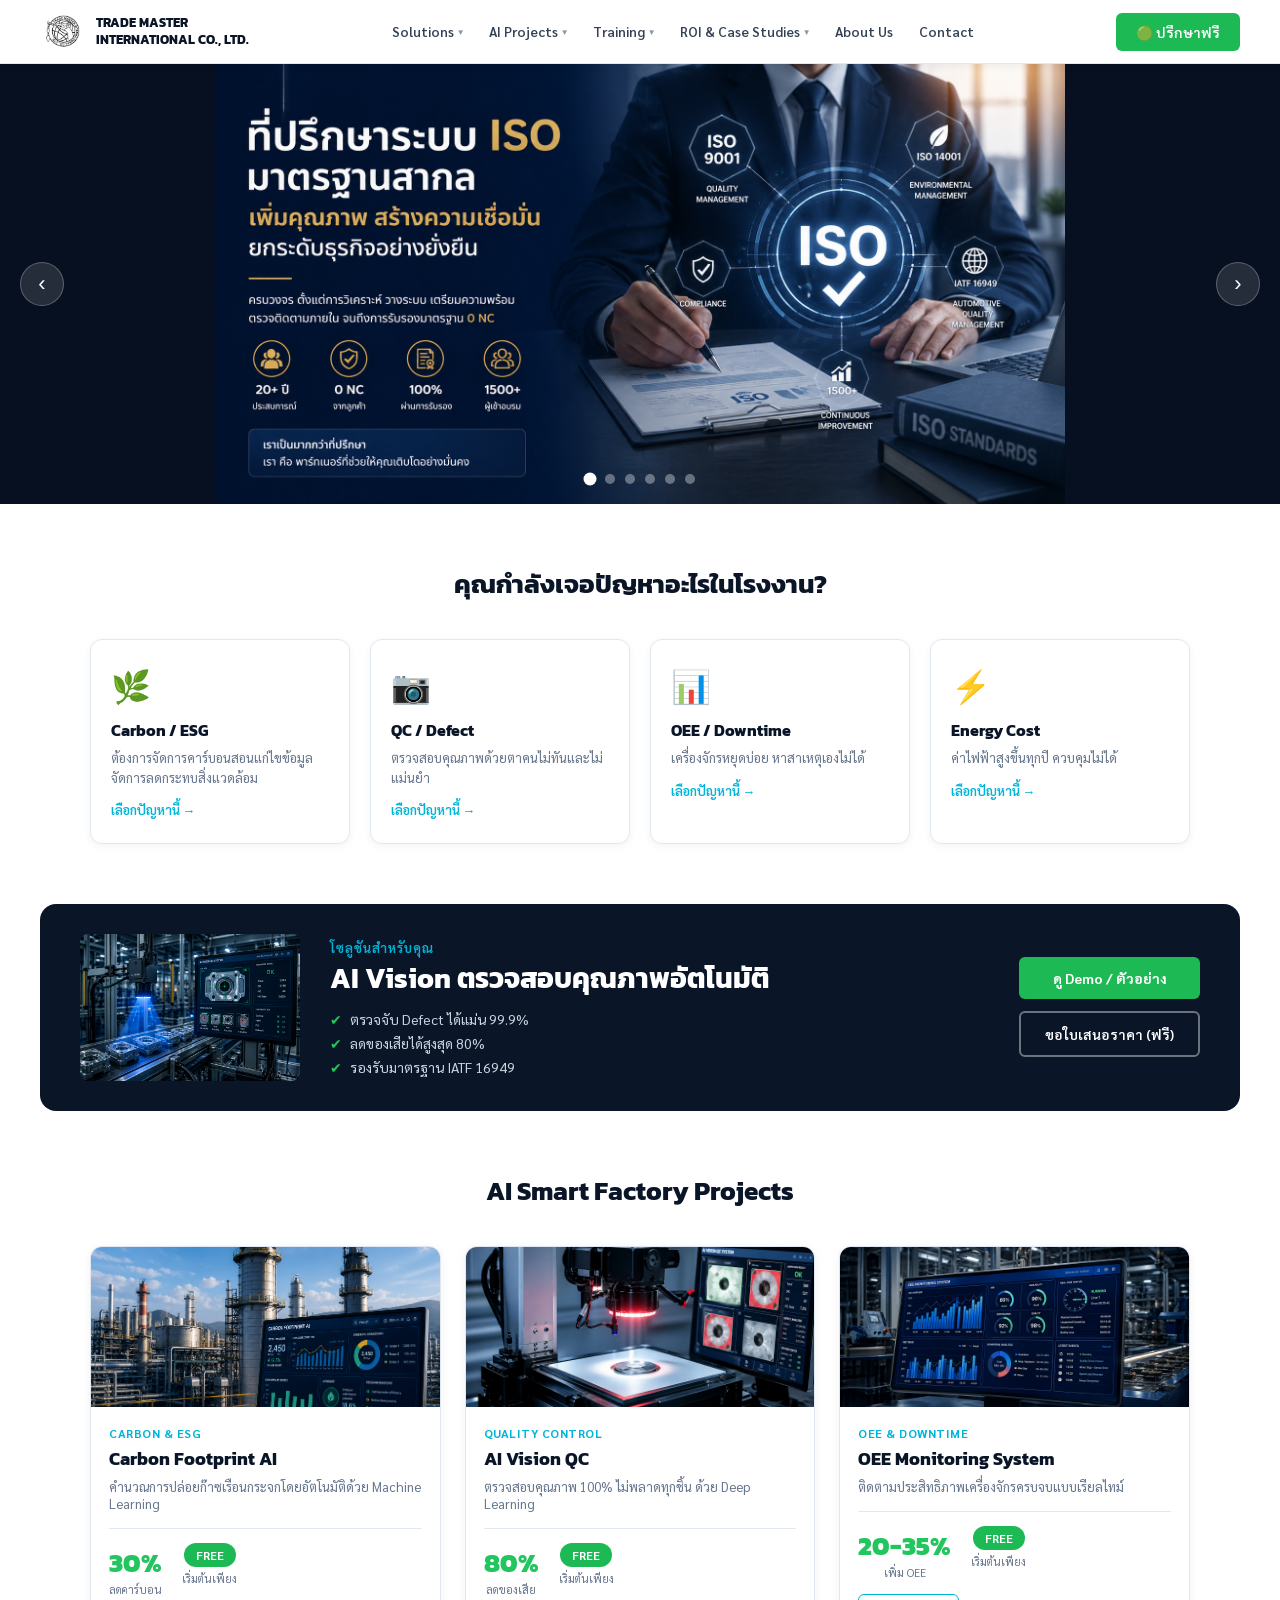
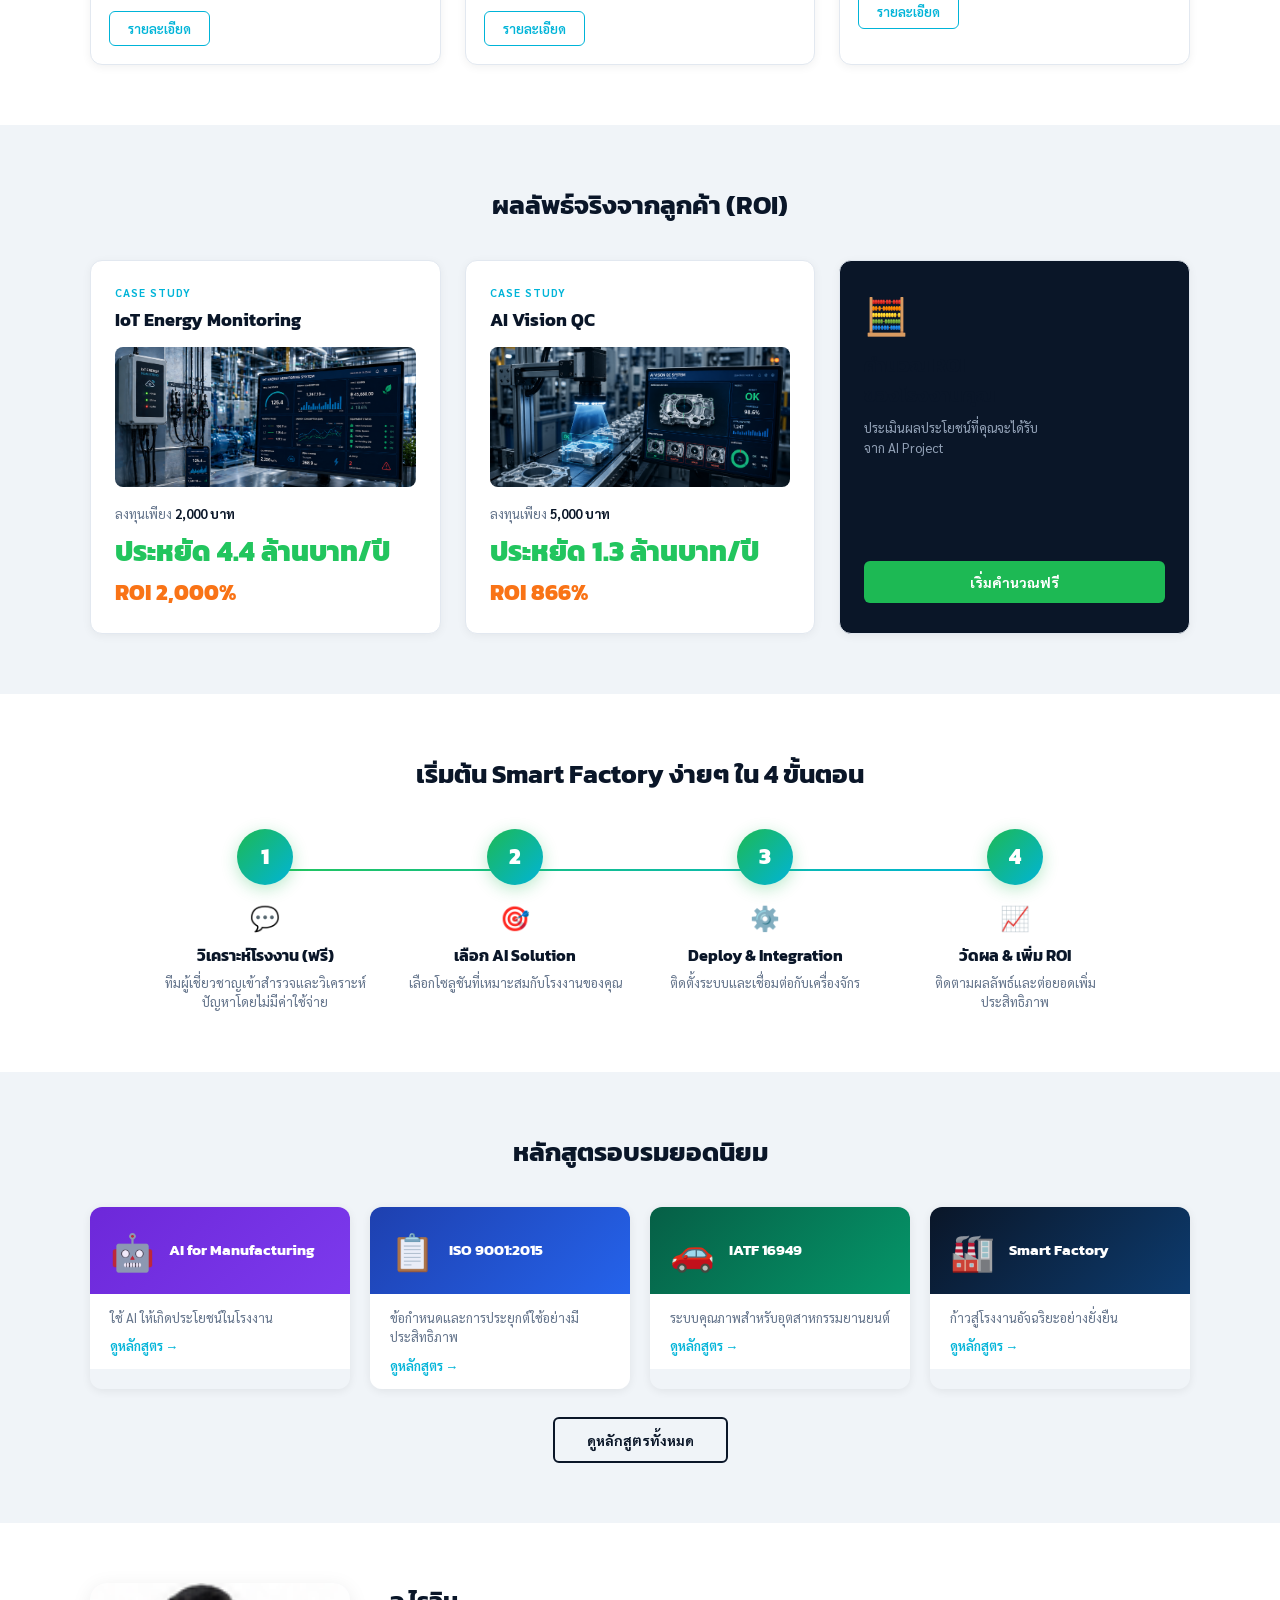
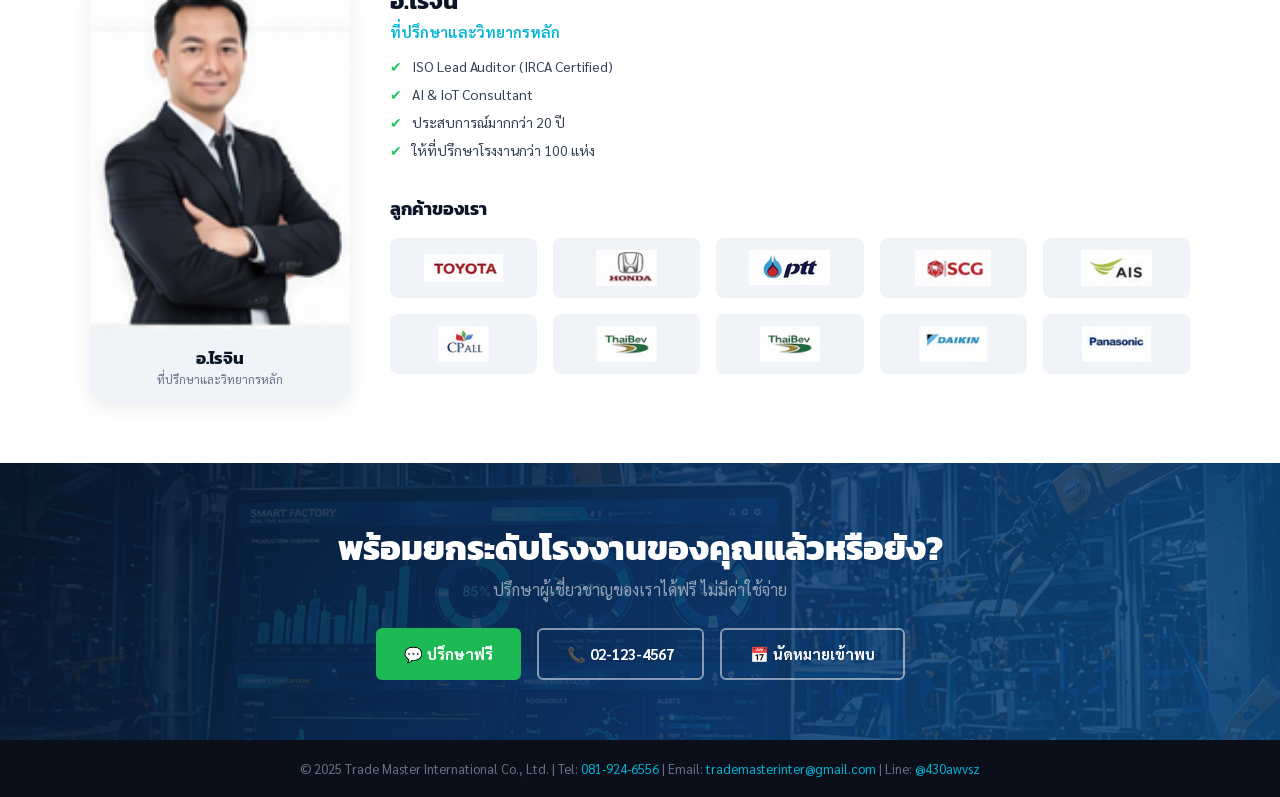
==== commit a03685e7: "Add files via upload" ====
--- a/index.html
+++ b/index.html
@@ -40,36 +40,111 @@
     
     
 
-    /* ========== HERO ========== */
+    /* ========== HERO SLIDER ========== */
     .hero {
-      background: var(--navy);
-      min-height: 520px;
-      display: grid;
-      grid-template-columns: 1fr 1fr;
       position: relative;
+      height: 440px;          /* ความสูงกระทัดรัด เหมือน layout ต้นฉบับ */
       overflow: hidden;
     }
-    .hero-bg {
-      position: absolute; inset: 0;
-      background: linear-gradient(120deg, #0a1628 40%, #0d3b6e 100%);
-    }
-    .hero-img-bg {
-      position: absolute; right: 0; top: 0;
-      width: 55%; height: 100%;
-      object-fit: cover; opacity: .45;
-    }
+
+    /* TRACK: 7 slides (6 จริง + 1 clone) → กว้าง 700%
+       [01a][01][01b][01c][01d][01e][clone-01a] */
+    .hero-track {
+      display: flex;
+      width: 700%;
+      height: 100%;           /* สูงเต็ม .hero เสมอ */
+      position: absolute;
+      inset: 0;
+      transition: transform 0.8s cubic-bezier(0.77, 0, 0.18, 1);
+      will-change: transform;
+    }
+
+    /* แต่ละ slide = 1/7 ของ track = 100vw, สูงเท่า hero */
+    .hero-slide {
+      position: relative;
+      width: 14.2857%;        /* 100 / 7 */
+      height: 100%;           /* เต็ม hero เสมอ ไม่ยืดตามรูป */
+      display: flex;
+      align-items: center;
+      overflow: hidden;
+      flex-shrink: 0;
+    }
+
+    .hero-slide-img {
+      position: absolute;
+      inset: 0;
+      width: 100%;
+      height: 100%;
+      object-fit: cover;
+      object-position: center top;  /* แสดงส่วนบนของรูปเสมอ ไม่ crop ข้อความหัว */
+    }
+
+    /* slides 01b–01e มีข้อความอยู่ในรูปเองแล้ว
+       ใช้ contain เพื่อแสดงรูปเต็มไม่ถูก crop เลย */
+    .hero-slide-img.img-contain {
+      object-fit: contain;
+      object-position: center top;
+      background: #071020;    /* พื้นหลังสีเข้ม รองรับพื้นที่ letterbox */
+    }
+
+    /* Responsive: จอเล็กลดความสูงลง */
+    @media (max-width: 900px) {
+      .hero { height: 340px; }
+    }
+    @media (max-width: 600px) {
+      .hero { height: 240px; }
+    }
+
+    /* ======= SLIDE 1 OVERLAY (AI Smart Factory) ======= */
+    /* gradient เข้มซ้าย โปร่งขวา เหมือนเดิม */
+    .slide-overlay-1 {
+      position: absolute;
+      inset: 0;
+      background: linear-gradient(
+        100deg,
+        rgba(10,22,40,0.97) 0%,
+        rgba(10,22,40,0.90) 30%,
+        rgba(10,22,40,0.55) 55%,
+        rgba(10,22,40,0.20) 80%,
+        rgba(10,22,40,0.08) 100%
+      );
+      z-index: 1;
+    }
+
+    /* ======= SLIDE 2 OVERLAY (ISO) ======= */
+    /* gradient เข้มซ้าย โปร่งขวา เหมือนกัน */
+    .slide-overlay-2 {
+      position: absolute;
+      inset: 0;
+      background: linear-gradient(
+        100deg,
+        rgba(8,18,38,0.96) 0%,
+        rgba(8,18,38,0.88) 28%,
+        rgba(8,18,38,0.50) 52%,
+        rgba(8,18,38,0.15) 75%,
+        rgba(8,18,38,0.05) 100%
+      );
+      z-index: 1;
+    }
+
+    /* ======= HERO CONTENT (ข้อความบน slide) ======= */
     .hero-content {
-      position: relative; z-index: 2;
-      padding: 60px 0 60px 60px;
-      display: flex; flex-direction: column; justify-content: center;
-      grid-column: 1;
-    }
+      position: relative;
+      z-index: 2;
+      padding: 70px 60px;
+      max-width: 600px;
+      display: flex;
+      flex-direction: column;
+      justify-content: center;
+    }
+
+    /* ===== SLIDE 1 TEXT STYLES ===== */
     .hero-content h1 {
       font-family: 'Kanit', sans-serif;
       font-size: 42px; font-weight: 700;
       color: #fff; line-height: 1.2;
     }
-    .hero-content h1 span {
+    .hero-content h1 span.cyan {
       color: var(--cyan);
       font-size: 52px; display: block;
     }
@@ -85,6 +160,112 @@
     }
     .hero-badge .dot { color: var(--green2); font-size: 18px; }
     .hero-actions { display: flex; gap: 14px; margin-top: 30px; flex-wrap: wrap; }
+
+    /* ===== SLIDE 2 TEXT STYLES (ISO) ===== */
+    /* ชื่อใหญ่ ISO */
+    .iso-title {
+      font-family: 'Kanit', sans-serif;
+      font-size: 44px; font-weight: 800;
+      color: #fff; line-height: 1.25;
+    }
+    .iso-title .gold {
+      color: #d4a017;           /* สีทองตามรูปต้นฉบับ */
+    }
+    .iso-subtitle {
+      font-family: 'Kanit', sans-serif;
+      font-size: 22px; font-weight: 600;
+      color: #cbd5e1; margin-top: 8px; line-height: 1.5;
+    }
+    /* เส้นขีดสีทองใต้ subtitle */
+    .iso-divider {
+      width: 50px; height: 3px;
+      background: #d4a017;
+      border-radius: 2px;
+      margin: 16px 0;
+    }
+    .iso-desc {
+      font-size: 15px; color: #94a3b8;
+      line-height: 1.7; max-width: 480px;
+    }
+    /* stats badges 4 อัน */
+    .iso-stats {
+      display: flex; flex-wrap: wrap; gap: 20px;
+      margin-top: 24px;
+    }
+    .iso-stat {
+      display: flex; flex-direction: column; align-items: center;
+      gap: 4px; color: #fff;
+    }
+    /* วงกลม icon */
+    .iso-stat-icon {
+      width: 44px; height: 44px;
+      border: 2px solid rgba(212,160,23,0.6);
+      border-radius: 50%;
+      display: flex; align-items: center; justify-content: center;
+      font-size: 20px;
+      background: rgba(212,160,23,0.1);
+    }
+    .iso-stat-val {
+      font-family: 'Kanit', sans-serif;
+      font-size: 20px; font-weight: 800; color: #fff;
+    }
+    .iso-stat-lbl {
+      font-size: 11px; color: #94a3b8; text-align: center;
+    }
+    /* กล่อง tagline ล่างสุด */
+    .iso-tagline {
+      margin-top: 24px;
+      background: rgba(255,255,255,0.07);
+      border: 1px solid rgba(212,160,23,0.35);
+      border-radius: 8px;
+      padding: 14px 20px;
+      max-width: 440px;
+    }
+    .iso-tagline p {
+      font-size: 14px; color: #e2e8f0; line-height: 1.6;
+    }
+
+    /* ===== SLIDE INDICATORS (จุดล่าง) ===== */
+    .hero-dots {
+      position: absolute;
+      bottom: 20px;
+      left: 50%;
+      transform: translateX(-50%);
+      display: flex; gap: 10px;
+      z-index: 10;
+    }
+    .hero-dot {
+      width: 10px; height: 10px;
+      border-radius: 50%;
+      background: rgba(255,255,255,0.35);
+      border: none; cursor: pointer;
+      transition: background 0.3s, transform 0.3s;
+      padding: 0;
+    }
+    .hero-dot.active {
+      background: #fff;
+      transform: scale(1.3);
+    }
+
+    /* ===== ปุ่ม prev/next (optional) ===== */
+    .hero-btn {
+      position: absolute;
+      top: 50%; transform: translateY(-50%);
+      z-index: 10;
+      background: rgba(255,255,255,0.12);
+      border: 1px solid rgba(255,255,255,0.25);
+      color: #fff; font-size: 22px;
+      width: 44px; height: 44px;
+      border-radius: 50%; cursor: pointer;
+      display: flex; align-items: center; justify-content: center;
+      transition: background 0.2s;
+    }
+    .hero-btn:hover { background: rgba(255,255,255,0.25); }
+    .hero-btn.prev { left: 20px; }
+    .hero-btn.next { right: 20px; }
+
+    /* ===== LEGACY — ลบออก ===== */
+    .hero-img-bg, .hero-bg { display: none; }
     .btn-primary {
       background: var(--green); color: #fff;
       padding: 14px 26px; border-radius: 6px;
@@ -436,13 +617,17 @@
 
     /* Responsive */
     @media (max-width: 900px) {
-      .hero { grid-template-columns: 1fr; }
+      .hero-content {
+        padding: 50px 24px;
+        max-width: 100%;
+      }
+      .hero-content h1 { font-size: 30px; }
+      .hero-content h1 span { font-size: 38px; }
       .problems-grid, .courses-grid, .steps-grid { grid-template-columns: repeat(2,1fr); }
       .projects-grid, .roi-grid { grid-template-columns: 1fr; }
       .instructor-wrapper { grid-template-columns: 1fr; }
       .customers-grid { grid-template-columns: repeat(3,1fr); }
       .solution-banner { grid-template-columns: 1fr; }
-      
     }
   
     /* ===== DROPDOWN NAVBAR ===== */
@@ -675,30 +860,92 @@
   <button class="btn-consult">🟢 ปรึกษาฟรี</button>
 </nav>
 
-<!-- ====== HERO ====== -->
-<section class="hero">
-  <div class="hero-bg"></div>
-  <img class="hero-img-bg" src="assets/images/hero/01.png" alt="Smart Factory" onerror="this.style.opacity='.1'" />
-  <div class="hero-content fade-up">
-    <h1>
-      เปลี่ยนโรงงานคุณเป็น
-      <span>AI SMART FACTORY</span>
-    </h1>
-    <p class="hero-sub">ด้วย AI + ISO + IoT ครบจบในที่เดียว</p>
-    <div class="hero-badges">
-      <span class="hero-badge"><span class="dot">✔</span> 20+ ปี ประสบการณ์</span>
-      <span class="hero-badge"><span class="dot">✔</span> 0 NC จากลูกค้า</span>
-      <span class="hero-badge"><span class="dot">✔</span> 1500+ ผู้เข้าอบรม</span>
-      <span class="hero-badge"><span class="dot">✔</span> 100+ โรงงานที่ปรึกษา</span>
-    </div>
-    <div class="hero-actions">
-      <button class="btn-primary">
-        วิเคราะห์โรงงานฟรี
-        <small>รับข้อเสนอ AI Project มูลค่า 100,000 – 200,000 บาท</small>
-      </button>
-      <button class="btn-outline">ดูตัวอย่างโครงการ</button>
-    </div>
+<!-- ====== HERO SLIDER ====== -->
+<section class="hero" id="heroSection">
+
+  <!-- TRACK: [01a][01][01b][01c][01d][01e][clone-01a]
+       pos 0→1→2→3→4→5→6 แล้ว jump กลับ 0 (ไม่มี animation)
+       ฉากแรกที่เห็น = 01a (ISO) -->
+  <div class="hero-track" id="heroTrack">
+
+    <!-- ===== SLIDE 0: 01a.png — แสดงรูปอย่างเดียว ไม่มีข้อความ ===== -->
+    <div class="hero-slide">
+      <img class="hero-slide-img img-contain" src="assets/images/hero/01a.png" alt="ISO Consulting"
+           onerror="this.style.cssText='position:absolute;inset:0;width:100%;height:100%;background:linear-gradient(120deg,#081226,#0d2a50)'" />
+    </div>
+
+    <!-- ===== SLIDE 1: AI Smart Factory (01.png) ===== -->
+    <div class="hero-slide">
+      <img class="hero-slide-img" src="assets/images/hero/01.png" alt="AI Smart Factory"
+           onerror="this.style.cssText='position:absolute;inset:0;width:100%;height:100%;background:linear-gradient(120deg,#0a1628,#0d3b6e)'" />
+      <div class="slide-overlay-1"></div>
+      <div class="hero-content">
+        <h1>เปลี่ยนโรงงานคุณเป็น<span class="cyan">AI SMART FACTORY</span></h1>
+        <p class="hero-sub">ด้วย AI + ISO + IoT ครบจบในที่เดียว</p>
+        <div class="hero-badges">
+          <span class="hero-badge"><span class="dot">✔</span> 20+ ปี ประสบการณ์</span>
+          <span class="hero-badge"><span class="dot">✔</span> 0 NC จากลูกค้า</span>
+          <span class="hero-badge"><span class="dot">✔</span> 1500+ ผู้เข้าอบรม</span>
+          <span class="hero-badge"><span class="dot">✔</span> 100+ โรงงานที่ปรึกษา</span>
+        </div>
+        <div class="hero-actions">
+          <button class="btn-primary">วิเคราะห์โรงงานฟรี<small>รับข้อเสนอ AI Project มูลค่า 100,000 – 200,000 บาท</small></button>
+          <button class="btn-outline">ดูตัวอย่างโครงการ</button>
+        </div>
+      </div>
+    </div>
+
+    <!-- ===== SLIDE 2: 01b.png — ภาพมีข้อความในตัวเอง ใช้ contain แสดงเต็มไม่ crop ===== -->
+    <div class="hero-slide">
+      <img class="hero-slide-img img-contain" src="assets/images/hero/01b.png" alt=""
+           onerror="this.style.cssText='position:absolute;inset:0;width:100%;height:100%;background:linear-gradient(120deg,#0a1a30,#112244)'" />
+      <!-- overlay บางๆ เพื่อปรับแสงรูปเท่านั้น ไม่มี text -->
+      <div style="position:absolute;inset:0;background:rgba(0,0,0,0.08);z-index:1;"></div>
+    </div>
+
+    <!-- ===== SLIDE 3: 01c.png ===== -->
+    <div class="hero-slide">
+      <img class="hero-slide-img img-contain" src="assets/images/hero/01c.png" alt=""
+           onerror="this.style.cssText='position:absolute;inset:0;width:100%;height:100%;background:linear-gradient(120deg,#0a1a30,#112244)'" />
+      <div style="position:absolute;inset:0;background:rgba(0,0,0,0.08);z-index:1;"></div>
+    </div>
+
+    <!-- ===== SLIDE 4: 01d.png ===== -->
+    <div class="hero-slide">
+      <img class="hero-slide-img img-contain" src="assets/images/hero/01d.png" alt=""
+           onerror="this.style.cssText='position:absolute;inset:0;width:100%;height:100%;background:linear-gradient(120deg,#0a1a30,#112244)'" />
+      <div style="position:absolute;inset:0;background:rgba(0,0,0,0.08);z-index:1;"></div>
+    </div>
+
+    <!-- ===== SLIDE 5: 01e.png ===== -->
+    <div class="hero-slide">
+      <img class="hero-slide-img img-contain" src="assets/images/hero/01e.png" alt=""
+           onerror="this.style.cssText='position:absolute;inset:0;width:100%;height:100%;background:linear-gradient(120deg,#0a1a30,#112244)'" />
+      <div style="position:absolute;inset:0;background:rgba(0,0,0,0.08);z-index:1;"></div>
+    </div>
+
+    <!-- ===== SLIDE 6: CLONE ของ Slide 0 = 01a.png (infinite loop) ===== -->
+    <div class="hero-slide" aria-hidden="true">
+      <img class="hero-slide-img img-contain" src="assets/images/hero/01a.png" alt=""
+           onerror="this.style.cssText='position:absolute;inset:0;width:100%;height:100%;background:linear-gradient(120deg,#081226,#0d2a50)'" />
+    </div>
+
+  </div><!-- end hero-track -->
+
+  <!-- ปุ่ม prev / next -->
+  <button class="hero-btn prev" onclick="heroManual(-1)">&#8249;</button>
+  <button class="hero-btn next" onclick="heroManual(1)">&#8250;</button>
+
+  <!-- จุด indicator 6 จุด (ตาม real slides) -->
+  <div class="hero-dots" id="heroDots">
+    <button class="hero-dot active" onclick="heroManualGoTo(0)"></button>
+    <button class="hero-dot"        onclick="heroManualGoTo(1)"></button>
+    <button class="hero-dot"        onclick="heroManualGoTo(2)"></button>
+    <button class="hero-dot"        onclick="heroManualGoTo(3)"></button>
+    <button class="hero-dot"        onclick="heroManualGoTo(4)"></button>
+    <button class="hero-dot"        onclick="heroManualGoTo(5)"></button>
   </div>
+
 </section>
 
 <!-- ====== PROBLEMS ====== -->
@@ -987,12 +1234,101 @@
 </footer>
 
 <script>
-  // Smooth scroll for all anchor links
+  // =====================================================
+  // HERO INFINITE SLIDER — 6 slides เลื่อนขวา→ซ้าย ตลอด
+  // Track: [01a][01][01b][01c][01d][01e][clone-01a]
+  //   pos 0→1→2→3→4→5→6 แล้ว jump กลับ 0 (ไม่มี animation)
+  // =====================================================
+
+  const REAL_SLIDES  = 6;           // slides จริง
+  const TOTAL_SLIDES = 7;           // รวม clone (= REAL + 1)
+  const INTERVAL_MS  = 3000;        // 3 วินาที
+
+  // แต่ละ slide = 1/7 ของ track
+  const STEP_PCT = 100 / TOTAL_SLIDES;   // = 14.2857...%
+
+  let pos             = 0;
+  let autoTimer       = null;
+  let isTransitioning = false;
+
+  const track = document.getElementById('heroTrack');
+  const dots  = document.querySelectorAll('.hero-dot');
+
+  // ---------- เลื่อนไปที่ position p ----------
+  function slideTo(p) {
+    if (isTransitioning) return;
+    isTransitioning = true;
+    track.style.transition = 'transform 0.8s cubic-bezier(0.77,0,0.18,1)';
+    track.style.transform  = `translateX(-${p * STEP_PCT}%)`;
+    pos = p;
+    // อัพเดท dots (mod REAL_SLIDES)
+    const dotIdx = p % REAL_SLIDES;
+    dots.forEach((d, i) => d.classList.toggle('active', i === dotIdx));
+  }
+
+  // ---------- transitionend: ถึง clone → jump กลับ 0 ----------
+  track.addEventListener('transitionend', () => {
+    isTransitioning = false;
+    if (pos === TOTAL_SLIDES - 1) {
+      track.style.transition = 'none';
+      track.style.transform  = 'translateX(0%)';
+      pos = 0;
+      track.getBoundingClientRect(); // force reflow
+      dots.forEach((d, i) => d.classList.toggle('active', i === 0));
+    }
+  });
+
+  // ---------- auto-play ----------
+  function nextSlide() { slideTo(pos + 1); }
+
+  function startAutoPlay() {
+    clearInterval(autoTimer);
+    autoTimer = setInterval(nextSlide, INTERVAL_MS);
+  }
+
+  // ---------- manual controls ----------
+  function heroManual(dir) {
+    if (dir === 1) {
+      slideTo(pos + 1);
+    } else {
+      // กด prev: ถ้า pos=0 → jump ไป pos=TOTAL_SLIDES-2 (01e) ก่อน
+      if (pos === 0) {
+        track.style.transition = 'none';
+        const jumpPos = TOTAL_SLIDES - 2; // = pos 5 (01e)
+        track.style.transform  = `translateX(-${jumpPos * STEP_PCT}%)`;
+        pos = jumpPos;
+        track.getBoundingClientRect();
+        setTimeout(() => slideTo(jumpPos - 1), 20);
+      } else {
+        slideTo(pos - 1);
+      }
+    }
+    startAutoPlay();
+  }
+
+  function heroManualGoTo(realIdx) {
+    slideTo(realIdx);
+    startAutoPlay();
+  }
+
+  // ---------- hover pause ----------
+  const heroSec = document.getElementById('heroSection');
+  heroSec.addEventListener('mouseenter', () => clearInterval(autoTimer));
+  heroSec.addEventListener('mouseleave', startAutoPlay);
+
+  // ---------- เริ่มทันที ----------
+  startAutoPlay();
+
+  // =====================================================
+  // Smooth scroll
+  // =====================================================
   document.querySelectorAll('a[href="#"]').forEach(a => {
     a.addEventListener('click', e => e.preventDefault());
   });
 
-  // Intersection Observer for fade-up animation
+  // =====================================================
+  // Intersection Observer - fade up
+  // =====================================================
   const observer = new IntersectionObserver((entries) => {
     entries.forEach(entry => {
       if (entry.isIntersecting) {
@@ -1002,14 +1338,15 @@
     });
   }, { threshold: 0.12 });
 
-  document.querySelectorAll('.problem-card, .project-card, .roi-card, .step-item, .course-card, .customer-logo').forEach(el => {
+  document.querySelectorAll(
+    '.problem-card, .project-card, .roi-card, .step-item, .course-card, .customer-logo'
+  ).forEach(el => {
     el.style.opacity = '0';
     el.style.transform = 'translateY(20px)';
     el.style.transition = 'opacity .5s ease, transform .5s ease';
     observer.observe(el);
   });
 
-  // Stagger animation for grids
   document.querySelectorAll('.problems-grid > *, .projects-grid > *, .courses-grid > *').forEach((el, i) => {
     el.style.transitionDelay = `${i * 0.08}s`;
   });
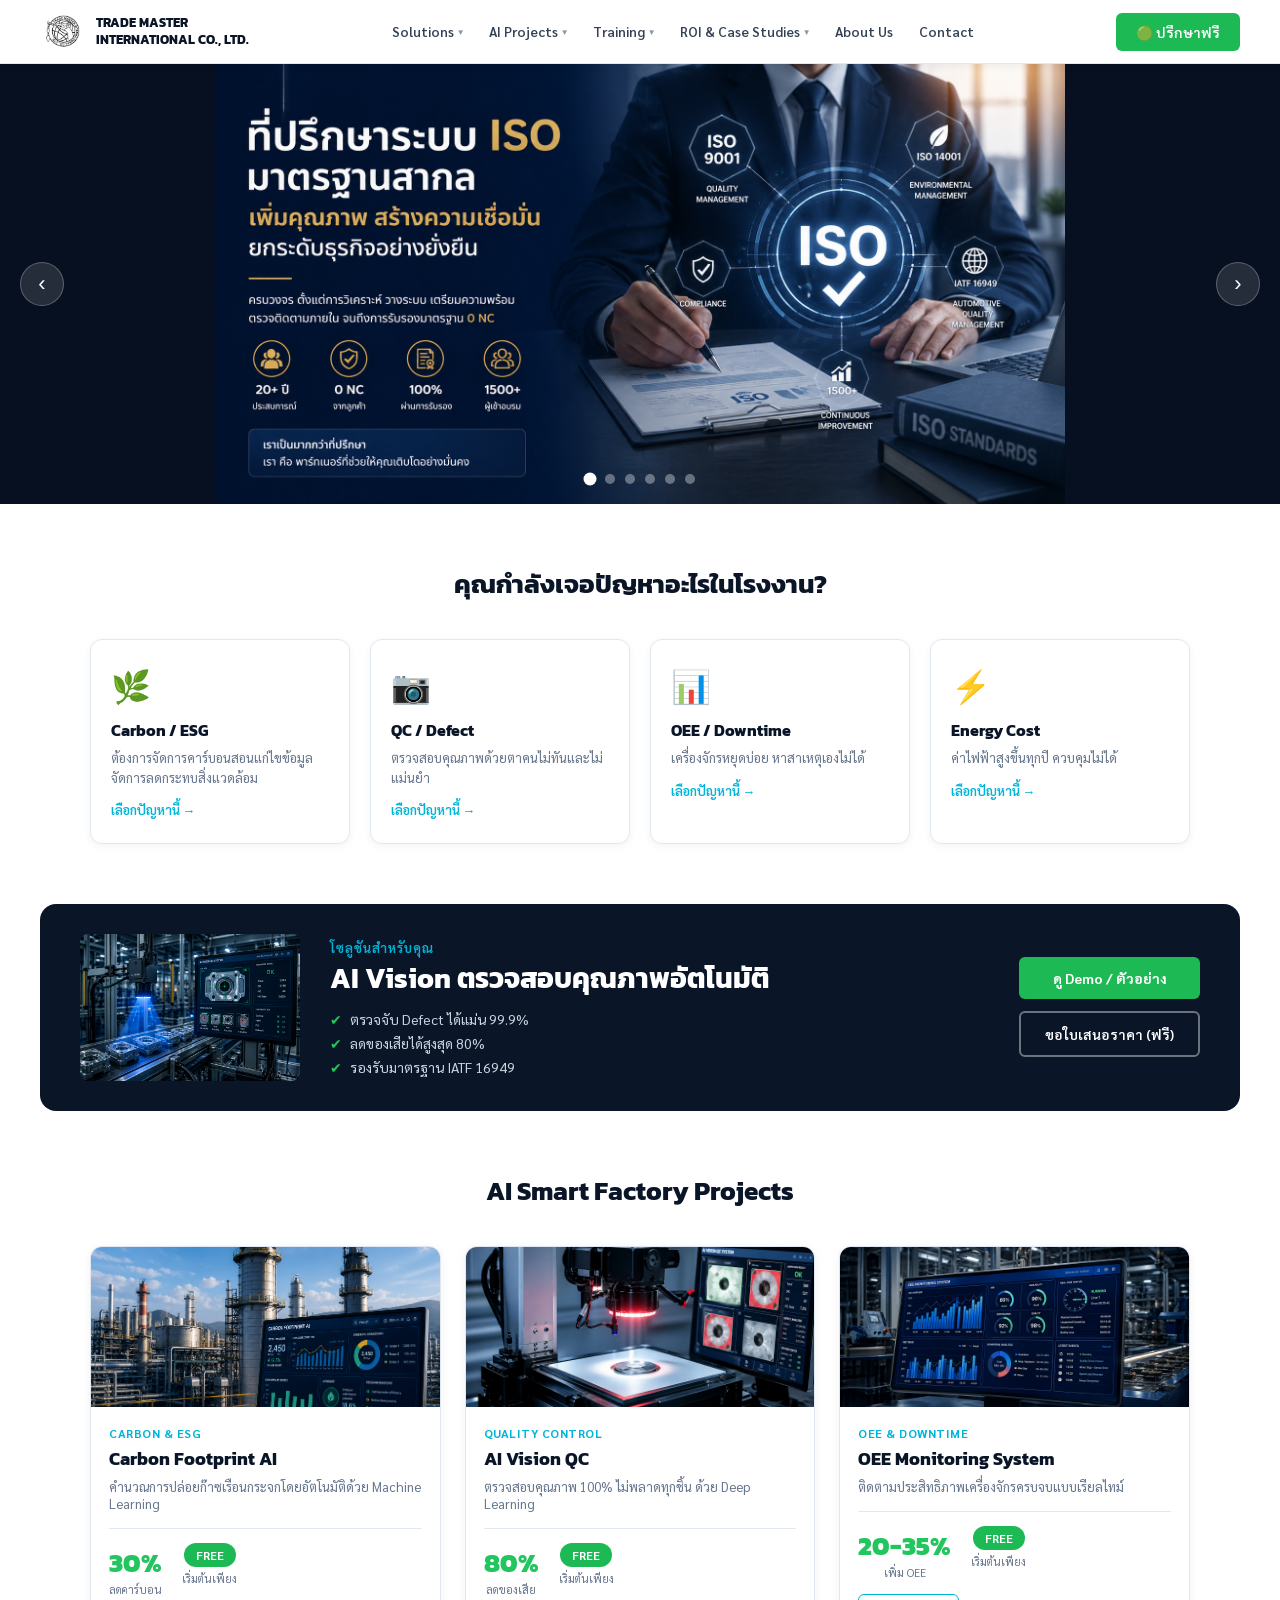
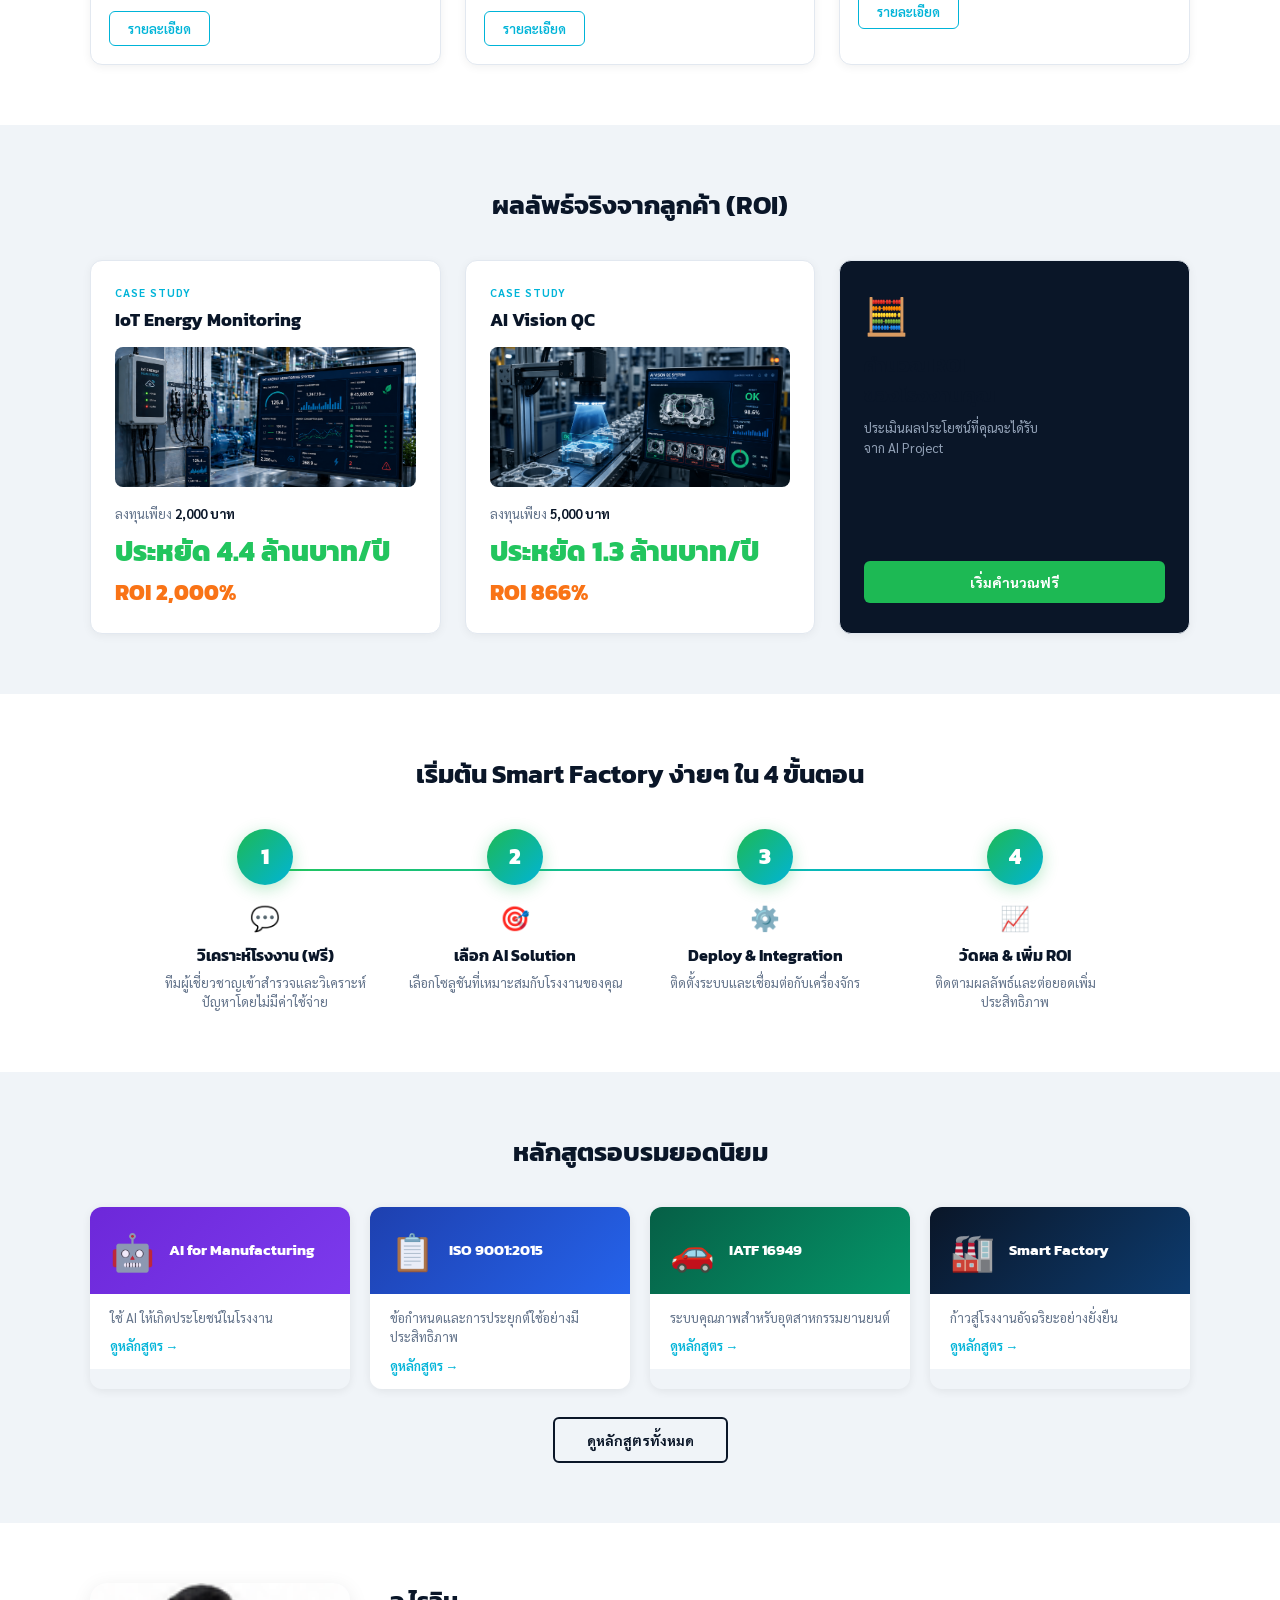
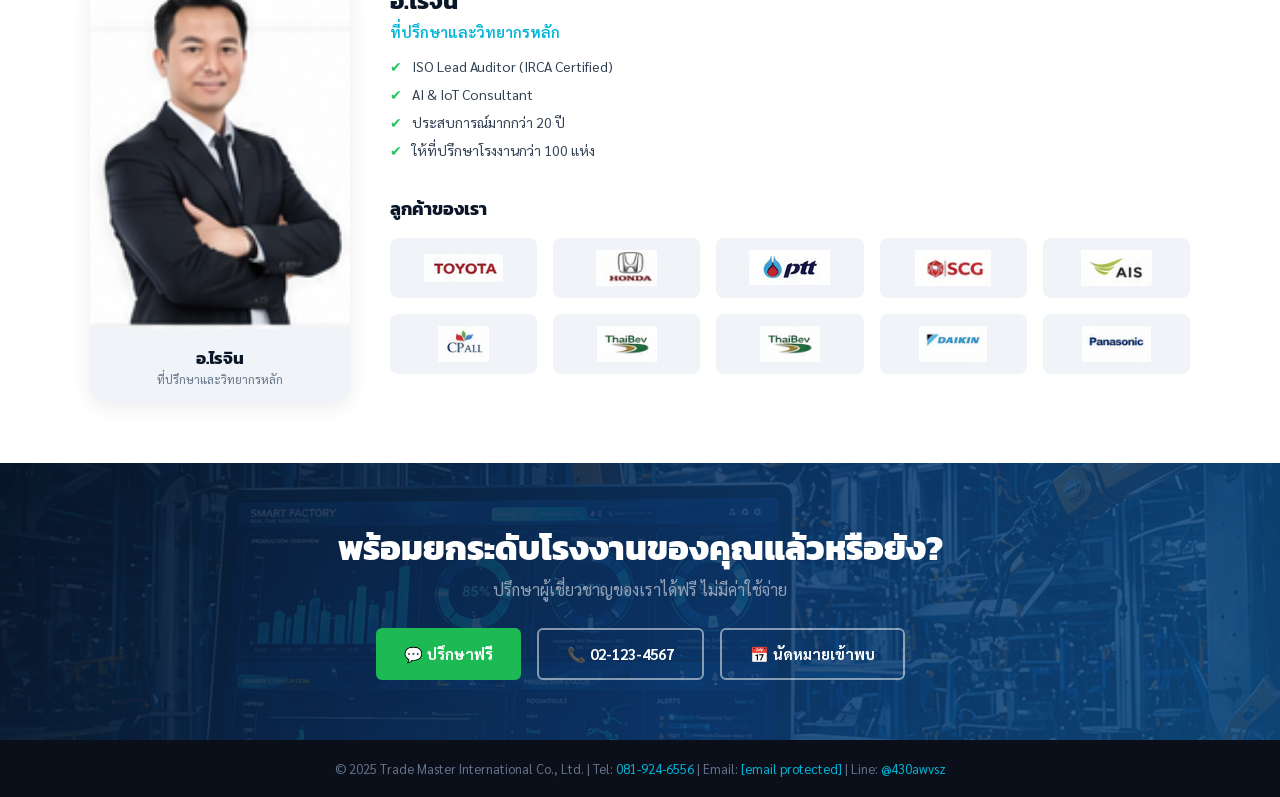
==== commit 8530152b: "Add files via upload" ====
--- a/index.html
+++ b/index.html
@@ -753,9 +753,89 @@
     }
     .btn-consult:hover { background:#16a34a; transform:translateY(-1px); }
 
+    /* mobile nav handled by hamburger CSS above */
+
+
+    /* ===== MOBILE HAMBURGER NAV ===== */
+    .nav-hamburger {
+      display: none;
+      flex-direction: column;
+      justify-content: center;
+      gap: 5px;
+      width: 40px; height: 40px;
+      background: none; border: none;
+      cursor: pointer; padding: 6px;
+      border-radius: 6px;
+      transition: background .2s;
+      flex-shrink: 0;
+    }
+    .nav-hamburger:hover { background: #f0f4f8; }
+    .nav-hamburger span {
+      display: block; height: 2px; width: 100%;
+      background: #0a1628; border-radius: 2px;
+      transition: transform .3s, opacity .3s, width .3s;
+      transform-origin: center;
+    }
+    .nav-hamburger.open span:nth-child(1) { transform: translateY(7px) rotate(45deg); }
+    .nav-hamburger.open span:nth-child(2) { opacity: 0; width: 0; }
+    .nav-hamburger.open span:nth-child(3) { transform: translateY(-7px) rotate(-45deg); }
+
+    .mobile-nav {
+      display: none;
+      position: fixed;
+      top: 64px; left: 0; right: 0;
+      background: #fff;
+      border-top: 2px solid #e2e8f0;
+      box-shadow: 0 8px 32px rgba(0,0,0,.12);
+      z-index: 9998;
+      max-height: calc(100vh - 64px);
+      overflow-y: auto;
+      padding: 8px 0 24px;
+    }
+    .mobile-nav.open { display: block; }
+    .mobile-nav-item { border-bottom: 1px solid #f1f5f9; }
+    .mobile-nav-item > a {
+      display: flex; justify-content: space-between; align-items: center;
+      padding: 14px 24px;
+      font-size: 15px; font-weight: 600; color: #1e293b;
+      text-decoration: none;
+      transition: background .15s, color .15s;
+    }
+    .mobile-nav-item > a:hover { background: #f8fafc; color: #0d9488; }
+    .mobile-nav-item > a.active { color: #0d9488; }
+    .mob-caret {
+      font-size: 10px; color: #94a3b8;
+      transition: transform .25s; flex-shrink: 0;
+    }
+    .mobile-nav-item.open > a .mob-caret { transform: rotate(180deg); }
+    .mobile-sub {
+      display: none;
+      background: #f8fafc;
+      border-top: 1px solid #e2e8f0;
+    }
+    .mobile-nav-item.open > .mobile-sub { display: block; }
+    .mobile-sub a {
+      display: block; padding: 11px 36px;
+      font-size: 14px; color: #475569; text-decoration: none;
+      transition: background .15s, color .15s;
+      border-bottom: 1px solid #f1f5f9;
+    }
+    .mobile-sub a:last-child { border-bottom: none; }
+    .mobile-sub a:hover { background: #e8f5f4; color: #0d9488; }
+    .mobile-nav-consult { margin: 16px 24px 0; }
+    .mobile-nav-consult button {
+      width: 100%; background: #1db954; color: #fff;
+      border: none; padding: 13px; border-radius: 8px;
+      font-size: 15px; font-weight: 700;
+      font-family: 'Sarabun', sans-serif; cursor: pointer;
+    }
+    .mobile-nav-consult button:hover { background: #16a34a; }
+
     @media (max-width:1100px) {
-      .nav-links { display:none; }
-      nav { padding:0 20px; }
+      .nav-links { display: none !important; }
+      .btn-consult { display: none !important; }
+      .nav-hamburger { display: flex !important; }
+      nav { padding: 0 16px; }
     }
 
   </style>
@@ -789,7 +869,7 @@
     <li class="nav-item">
       <a href="#"><span>AI Projects</span><span class="nav-caret">▼</span></a>
       <ul class="dropdown">
-        <li><a href="#">Carbon Footprint IoT Platform</a></li>
+        <li><a href="ai_a_cfo.html">Carbon Footprint IoT Platform</a></li>
         <li><a href="#">AI Vision QC (Inspection System)</a></li>
         <li><a href="#">OEE Monitoring Dashboard</a></li>
         <li><a href="#">Energy Monitoring System</a></li>
@@ -804,27 +884,61 @@
     <!-- Training -->
     <li class="nav-item">
       <a href="#"><span>Training</span><span class="nav-caret">▼</span></a>
-      <ul class="dropdown" style="min-width:210px;">
+      <ul class="dropdown" style="min-width:230px;">
+
+        <!-- Start Here -->
         <li class="has-sub">
-          <a href="#">Public Training</a>
+          <a href="#">⭐ Start Here <small style="color:#0d9488;font-size:10px;margin-left:4px;">(แนะนำ)</small></a>
           <ul class="sub-dropdown">
-            <li><a href="#">AI + ISO Courses</a></li>
-            <li><a href="#">IATF 16949 Courses</a></li>
-            <li><a href="#">Lean Six Sigma</a></li>
-            <li><a href="#">Smart Factory / IoT</a></li>
-            <li><a href="#">Upcoming Schedule</a></li>
+            <li><a href="#">เลือกหลักสูตรที่เหมาะกับคุณ</a></li>
+            <li><a href="#">เรียนอะไรดี (AI / ISO / IATF)</a></li>
+            <li><a href="#">เปรียบเทียบหลักสูตร</a></li>
           </ul>
         </li>
+
+        <!-- Free & Funded -->
         <li class="has-sub">
-          <a href="#">In-house Training</a>
+          <a href="#">🎁 Free &amp; Funded Programs</a>
           <ul class="sub-dropdown">
+            <li><a href="#">อบรมฟรี (TMIC ร่วมกับ สถาบันยานยนต์ / กระทรวงแรงงาน)</a></li>
+            <li><a href="#">โครงการสนับสนุนงบประมาณ (Co-funding / Subsidy)</a></li>
+            <li><a href="#">รอบที่เปิดรับสมัคร</a></li>
+          </ul>
+        </li>
+
+        <!-- Public Training -->
+        <li class="has-sub">
+          <a href="#">📅 Public Training</a>
+          <ul class="sub-dropdown">
+            <li><a href="#">Public Training 2026</a></li>
+            <li><a href="#">Upcoming Schedule 2027</a></li>
+          </ul>
+        </li>
+
+        <!-- Partner Programs -->
+        <li class="has-sub">
+          <a href="#">🤝 Partner Programs</a>
+          <ul class="sub-dropdown">
+            <li><a href="#">มหาวิทยาลัยศรีปทุม</a></li>
+            <li><a href="training_partner_utcc.html" target="_blank" rel="noopener">มหาวิทยาลัยหอการค้าไทย</a></li>
+            <li><a href="#">วิศวกรรมสถานแห่งประเทศไทย</a></li>
+            <li><a href="#">โครงการร่วมสัมมนาอื่นๆ</a></li>
+          </ul>
+        </li>
+
+        <!-- In-house Training -->
+        <li class="has-sub">
+          <a href="#">🏭 In-house Training</a>
+          <ul class="sub-dropdown">
+            <li><a href="https://tmic-th.github.io/courses/" target="_blank" rel="noopener">Training Modules ↗</a></li>
             <li><a href="#">Customized Program</a></li>
             <li><a href="#">Workshop &amp; Hands-on Lab</a></li>
             <li><a href="#">Certification Program</a></li>
           </ul>
         </li>
+
         <div class="dd-divider"></div>
-        <div class="dd-group-label">Promotion</div>
+        <div class="dd-group-label">🎯 Promotion</div>
         <li><a href="#">Special Package</a></li>
         <li><a href="#">Corporate Deal</a></li>
         <li><a href="#">Bundle Training + AI Project</a></li>
@@ -858,7 +972,103 @@
 
   </ul>
   <button class="btn-consult">🟢 ปรึกษาฟรี</button>
+  <button class="nav-hamburger" id="navHamburger" aria-label="เปิดเมนู"><span></span><span></span><span></span></button>
 </nav>
+
+<!-- ====== MOBILE NAV DRAWER ====== -->
+<div class="mobile-nav" id="mobileNav">
+  <div class="mobile-nav-item">
+    <a href="#" onclick="toggleMobSub(this)">
+      Solutions <span class="mob-caret">▼</span>
+    </a>
+    <div class="mobile-sub">
+      <a href="#">ISO &amp; IATF Consulting</a>
+      <a href="#">AI Smart Factory Solutions</a>
+      <a href="#">Industrial IoT (IIoT)</a>
+      <a href="#">Machine Vision &amp; Automation</a>
+      <a href="#">Digital Transformation (ISO 9001:2026)</a>
+      <a href="#">Carbon Footprint &amp; ESG</a>
+      <a href="#">Energy Management (ISO 50001)</a>
+      <a href="#">Custom AI Solutions (Tailor-made)</a>
+    </div>
+  </div>
+  <div class="mobile-nav-item">
+    <a href="#" onclick="toggleMobSub(this)">
+      AI Projects <span class="mob-caret">▼</span>
+    </a>
+    <div class="mobile-sub">
+      <a href="ai_a_cfo.html">Carbon Footprint IoT Platform</a>
+      <a href="#">AI Vision QC (Inspection System)</a>
+      <a href="#">OEE Monitoring Dashboard</a>
+      <a href="#">Energy Monitoring System</a>
+      <a href="#">Predictive Maintenance (AI/ML)</a>
+      <a href="#">Smart Factory Dashboard (Real-time)</a>
+      <a href="#">AIoT Edge Applications</a>
+      <a href="#">Free Pilot Project Program ⭐</a>
+    </div>
+  </div>
+  <div class="mobile-nav-item">
+    <a href="#" onclick="toggleMobSub(this)">
+      Training <span class="mob-caret">▼</span>
+    </a>
+    <div class="mobile-sub">
+      <!-- Start Here -->
+      <a href="#" style="font-weight:700;color:#0d9488;background:#f0fdf9;">⭐ Start Here (แนะนำ)</a>
+      <a href="#" style="padding-left:48px;">เลือกหลักสูตรที่เหมาะกับคุณ</a>
+      <a href="#" style="padding-left:48px;">เรียนอะไรดี (AI / ISO / IATF)</a>
+      <a href="#" style="padding-left:48px;">เปรียบเทียบหลักสูตร</a>
+      <!-- Free & Funded -->
+      <a href="#" style="font-weight:700;color:#1e293b;background:#f8fafc;">🎁 Free &amp; Funded Programs</a>
+      <a href="#" style="padding-left:48px;">อบรมฟรี (TMIC ร่วมกับ สถาบันยานยนต์ / กระทรวงแรงงาน)</a>
+      <a href="#" style="padding-left:48px;">โครงการสนับสนุนงบประมาณ (Co-funding / Subsidy)</a>
+      <a href="#" style="padding-left:48px;">รอบที่เปิดรับสมัคร</a>
+      <!-- Public Training -->
+      <a href="#" style="font-weight:700;color:#1e293b;background:#f8fafc;">📅 Public Training</a>
+      <a href="#" style="padding-left:48px;">Public Training 2026</a>
+      <a href="#" style="padding-left:48px;">Upcoming Schedule 2027</a>
+      <!-- Partner Programs -->
+      <a href="#" style="font-weight:700;color:#1e293b;background:#f8fafc;">🤝 Partner Programs</a>
+      <a href="#" style="padding-left:48px;">มหาวิทยาลัยศรีปทุม</a>
+      <a href="training_partner_utcc.html" target="_blank" rel="noopener" style="padding-left:48px;">มหาวิทยาลัยหอการค้าไทย</a>
+      <a href="#" style="padding-left:48px;">วิศวกรรมสถานแห่งประเทศไทย</a>
+      <a href="#" style="padding-left:48px;">โครงการร่วมสัมมนาอื่นๆ</a>
+      <!-- In-house -->
+      <a href="#" style="font-weight:700;color:#1e293b;background:#f8fafc;">🏭 In-house Training</a>
+      <a href="https://tmic-th.github.io/courses/" target="_blank" rel="noopener" style="padding-left:48px;color:#0d9488;font-weight:600;">Training Modules ↗</a>
+      <a href="#" style="padding-left:48px;">Customized Program</a>
+      <a href="#" style="padding-left:48px;">Workshop &amp; Hands-on Lab</a>
+      <a href="#" style="padding-left:48px;">Certification Program</a>
+      <!-- Promotion -->
+      <a href="#" style="font-weight:700;color:#c0392b;background:#fff5f5;">🎯 Promotion</a>
+      <a href="#" style="padding-left:48px;">Special Package</a>
+      <a href="#" style="padding-left:48px;">Corporate Deal</a>
+      <a href="#" style="padding-left:48px;">Bundle Training + AI Project</a>
+    </div>
+  </div>
+  <div class="mobile-nav-item">
+    <a href="#" onclick="toggleMobSub(this)">
+      ROI &amp; Case Studies <span class="mob-caret">▼</span>
+    </a>
+    <div class="mobile-sub">
+      <a href="#">AI Project ROI</a>
+      <a href="#">Cost Reduction Case</a>
+      <a href="#">Productivity Improvement (OEE)</a>
+      <a href="#">Quality Improvement (Defect Reduction)</a>
+      <a href="#">Energy Saving Case</a>
+      <a href="#">ESG / Carbon Case</a>
+      <a href="#">Before &amp; After Transformation</a>
+    </div>
+  </div>
+  <div class="mobile-nav-item">
+    <a href="about.html">About Us</a>
+  </div>
+  <div class="mobile-nav-item">
+    <a href="contact.html">Contact</a>
+  </div>
+  <div class="mobile-nav-consult">
+    <button>🟢 ปรึกษาฟรี</button>
+  </div>
+</div>
 
 <!-- ====== HERO SLIDER ====== -->
 <section class="hero" id="heroSection">
@@ -1228,12 +1438,12 @@
 <footer>
   <p>© 2025 Trade Master International Co., Ltd. | 
     Tel: <a href="tel:0819246556">081-924-6556</a> | 
-    Email: <a href="mailto:trademasterinter@gmail.com">trademasterinter@gmail.com</a> | 
+    Email: <a href="/cdn-cgi/l/email-protection#dca8aebdb8b9b1bdafa8b9aeb5b2a8b9ae9cbbb1bdb5b0f2bfb3b1"><span class="__cf_email__" data-cfemail="6a1e180b0e0f070b191e0f1803041e0f182a0d070b030644090507">[email&#160;protected]</span></a> | 
     Line: <a href="#">@430awvsz</a>
   </p>
 </footer>
 
-<script>
+<script data-cfasync="false" src="/cdn-cgi/scripts/5c5dd728/cloudflare-static/email-decode.min.js"></script><script>
   // =====================================================
   // HERO INFINITE SLIDER — 6 slides เลื่อนขวา→ซ้าย ตลอด
   // Track: [01a][01][01b][01c][01d][01e][clone-01a]
@@ -1350,6 +1560,35 @@
   document.querySelectorAll('.problems-grid > *, .projects-grid > *, .courses-grid > *').forEach((el, i) => {
     el.style.transitionDelay = `${i * 0.08}s`;
   });
+
+  // ===== MOBILE NAV LOGIC =====
+  const hamburger = document.getElementById('navHamburger');
+  const mobileNav = document.getElementById('mobileNav');
+
+  hamburger.addEventListener('click', () => {
+    hamburger.classList.toggle('open');
+    mobileNav.classList.toggle('open');
+    document.body.style.overflow = mobileNav.classList.contains('open') ? 'hidden' : '';
+  });
+
+  // ปิด drawer ตอนคลิกนอก
+  document.addEventListener('click', (e) => {
+    if (!e.target.closest('nav') && !e.target.closest('.mobile-nav')) {
+      hamburger.classList.remove('open');
+      mobileNav.classList.remove('open');
+      document.body.style.overflow = '';
+    }
+  });
+
+  function toggleMobSub(el) {
+    const item = el.parentElement;
+    const wasOpen = item.classList.contains('open');
+    // ปิดทุกอัน แล้วเปิดอันที่กด (toggle)
+    document.querySelectorAll('.mobile-nav-item').forEach(i => i.classList.remove('open'));
+    if (!wasOpen) item.classList.add('open');
+    return false;
+  }
+
 </script>
 </body>
 </html>
